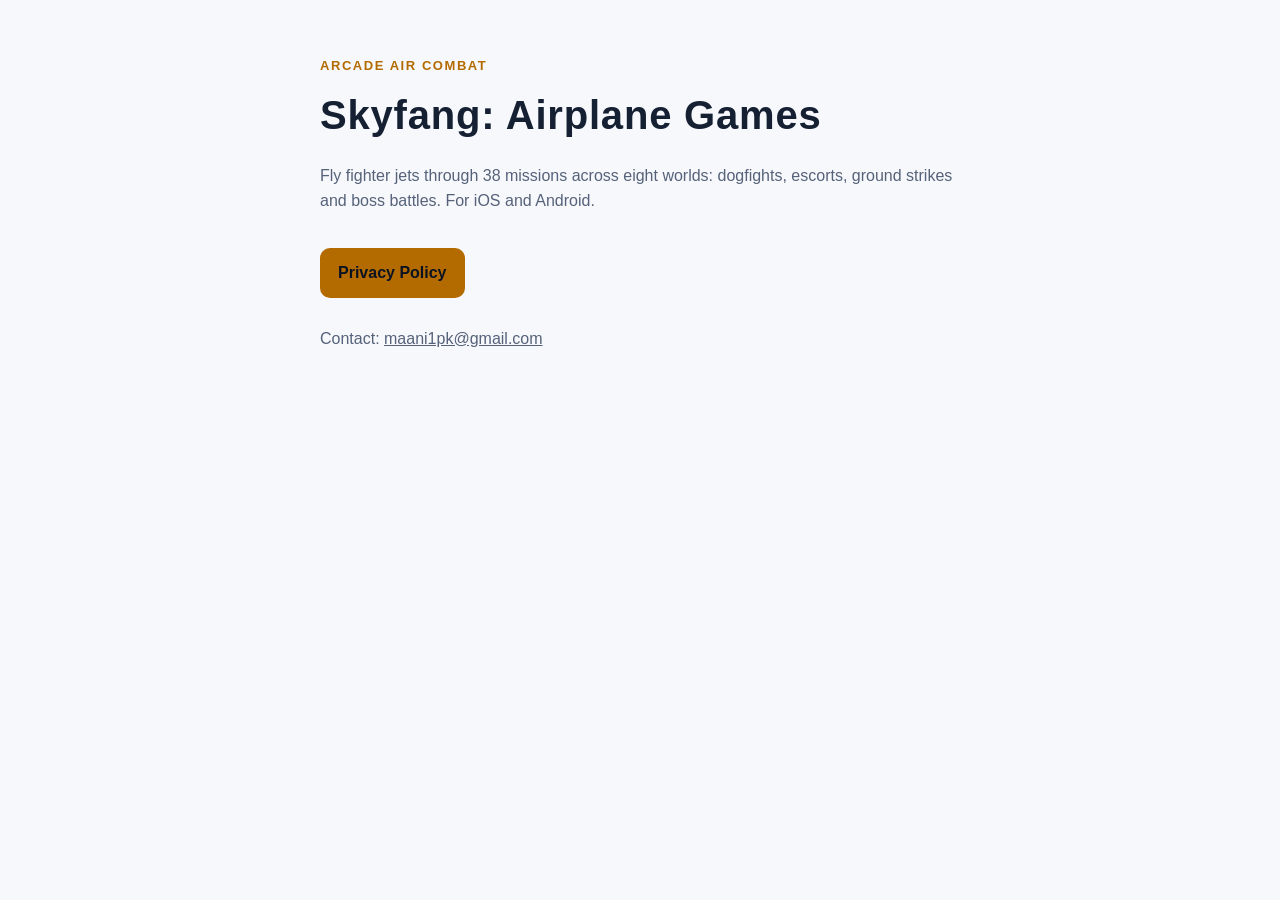
==== index.html @ 93660d7a "Add index.html" ====
<!doctype html>
<html lang="en">
<head>
<meta charset="utf-8">
<meta name="viewport" content="width=device-width, initial-scale=1">
<title>Skyfang: Airplane Games</title>
<meta name="description" content="Skyfang: Airplane Games, an arcade air-combat game for iOS and Android.">
<style>
  :root { --bg:#0b1220; --panel:#131c2e; --text:#e6edf7; --muted:#94a3b8; --accent:#f5a524; --line:#24324a; }
  @media (prefers-color-scheme: light) {
    :root { --bg:#f7f8fb; --panel:#ffffff; --text:#152033; --muted:#55627a; --accent:#b36b00; --line:#dde3ee; }
  }
  body { margin:0; background:var(--bg); color:var(--text); font:16px/1.6 -apple-system, BlinkMacSystemFont, "Segoe UI", Roboto, Helvetica, Arial, sans-serif; }
  main { max-width: 640px; margin: 0 auto; padding: 56px 16px; }
  .eyebrow { color: var(--accent); font-weight: 700; letter-spacing: .12em; font-size: 13px; text-transform: uppercase; margin: 0; }
  h1 { font-size: 40px; margin: 6px 0 10px; letter-spacing: .02em; }
  p { color: var(--muted); }
  a.button { display:inline-block; margin-top: 18px; padding: 12px 18px; border-radius: 10px; background: var(--accent); color: #0b1220; font-weight: 700; text-decoration: none; }
</style>
</head>
<body>
<main>
  <p class="eyebrow">Arcade air combat</p>
  <h1>Skyfang: Airplane Games</h1>
  <p>Fly fighter jets through 38 missions across eight worlds: dogfights, escorts, ground strikes and boss battles. For iOS and Android.</p>
  <a class="button" href="privacy-policy.html">Privacy Policy</a>
  <p style="margin-top:28px">Contact: <a href="mailto:maani1pk@gmail.com" style="color:inherit">maani1pk@gmail.com</a></p>
</main>
</body>
</html>
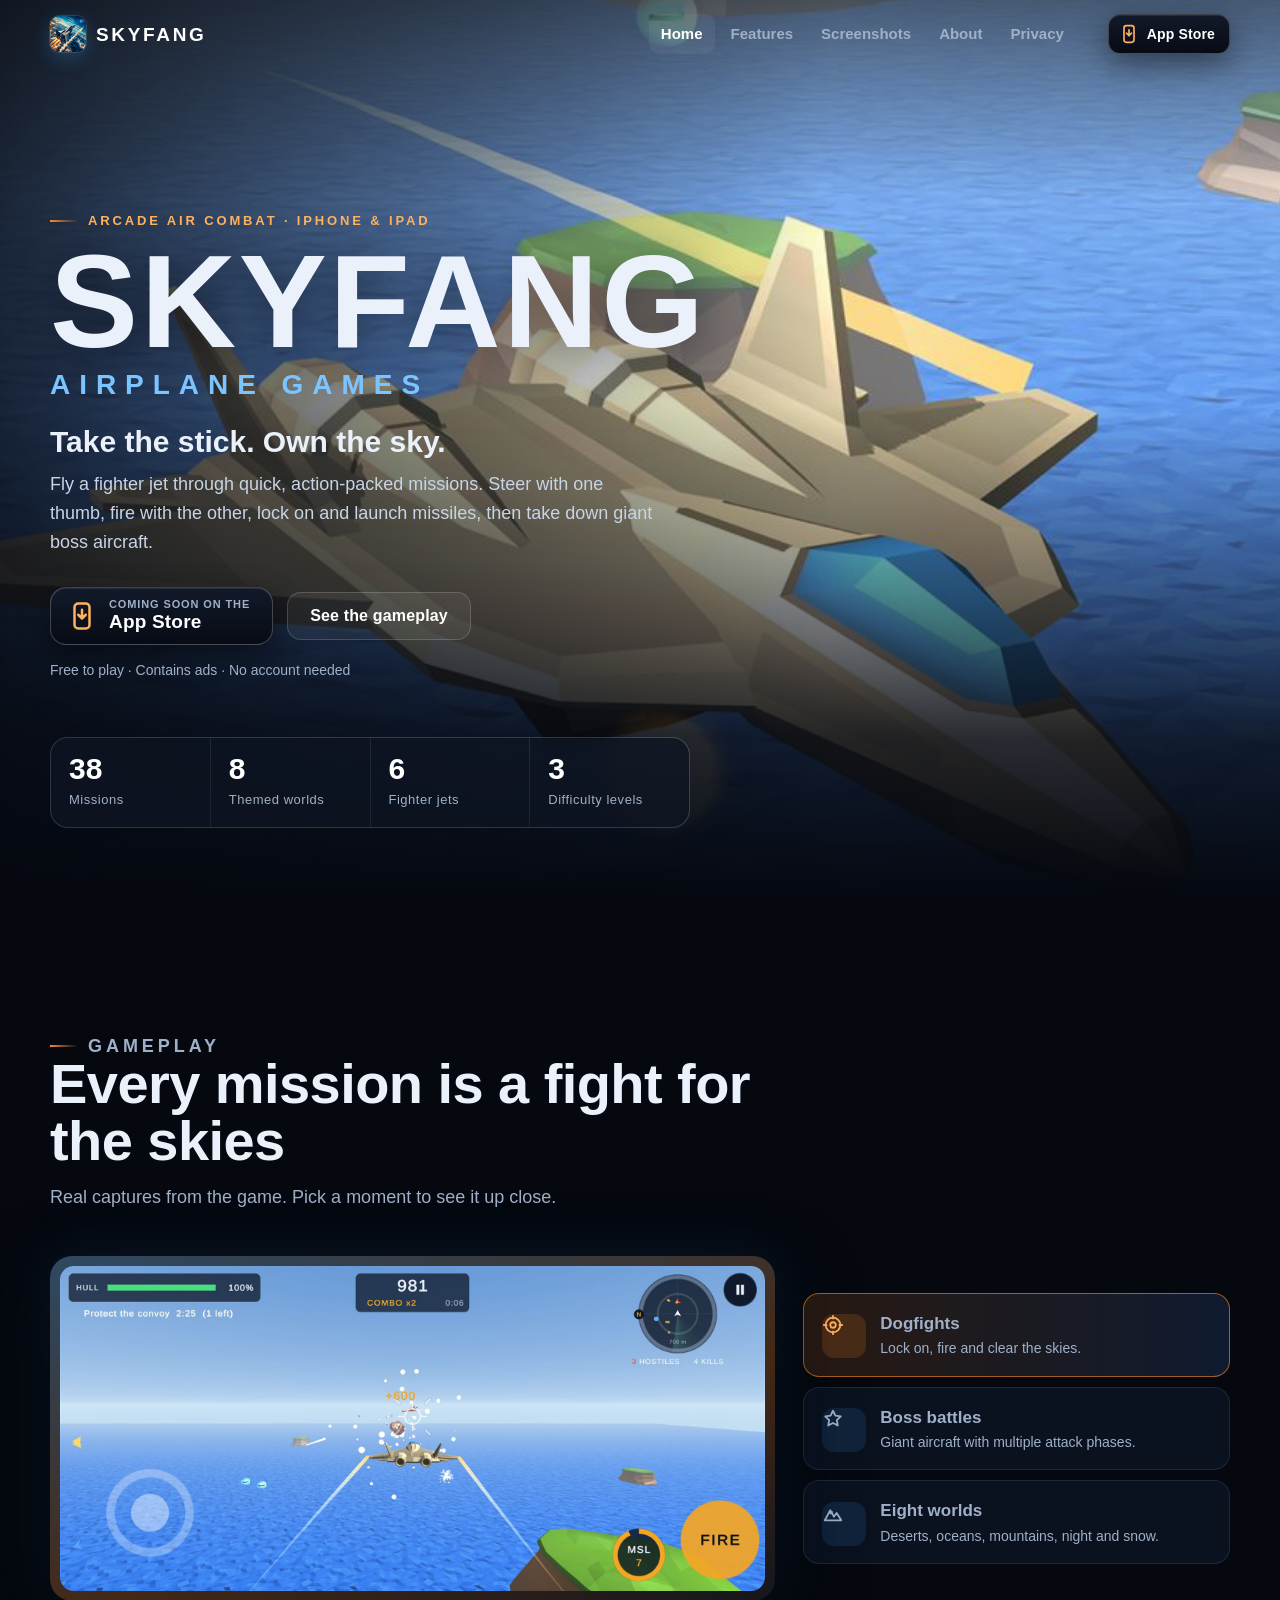
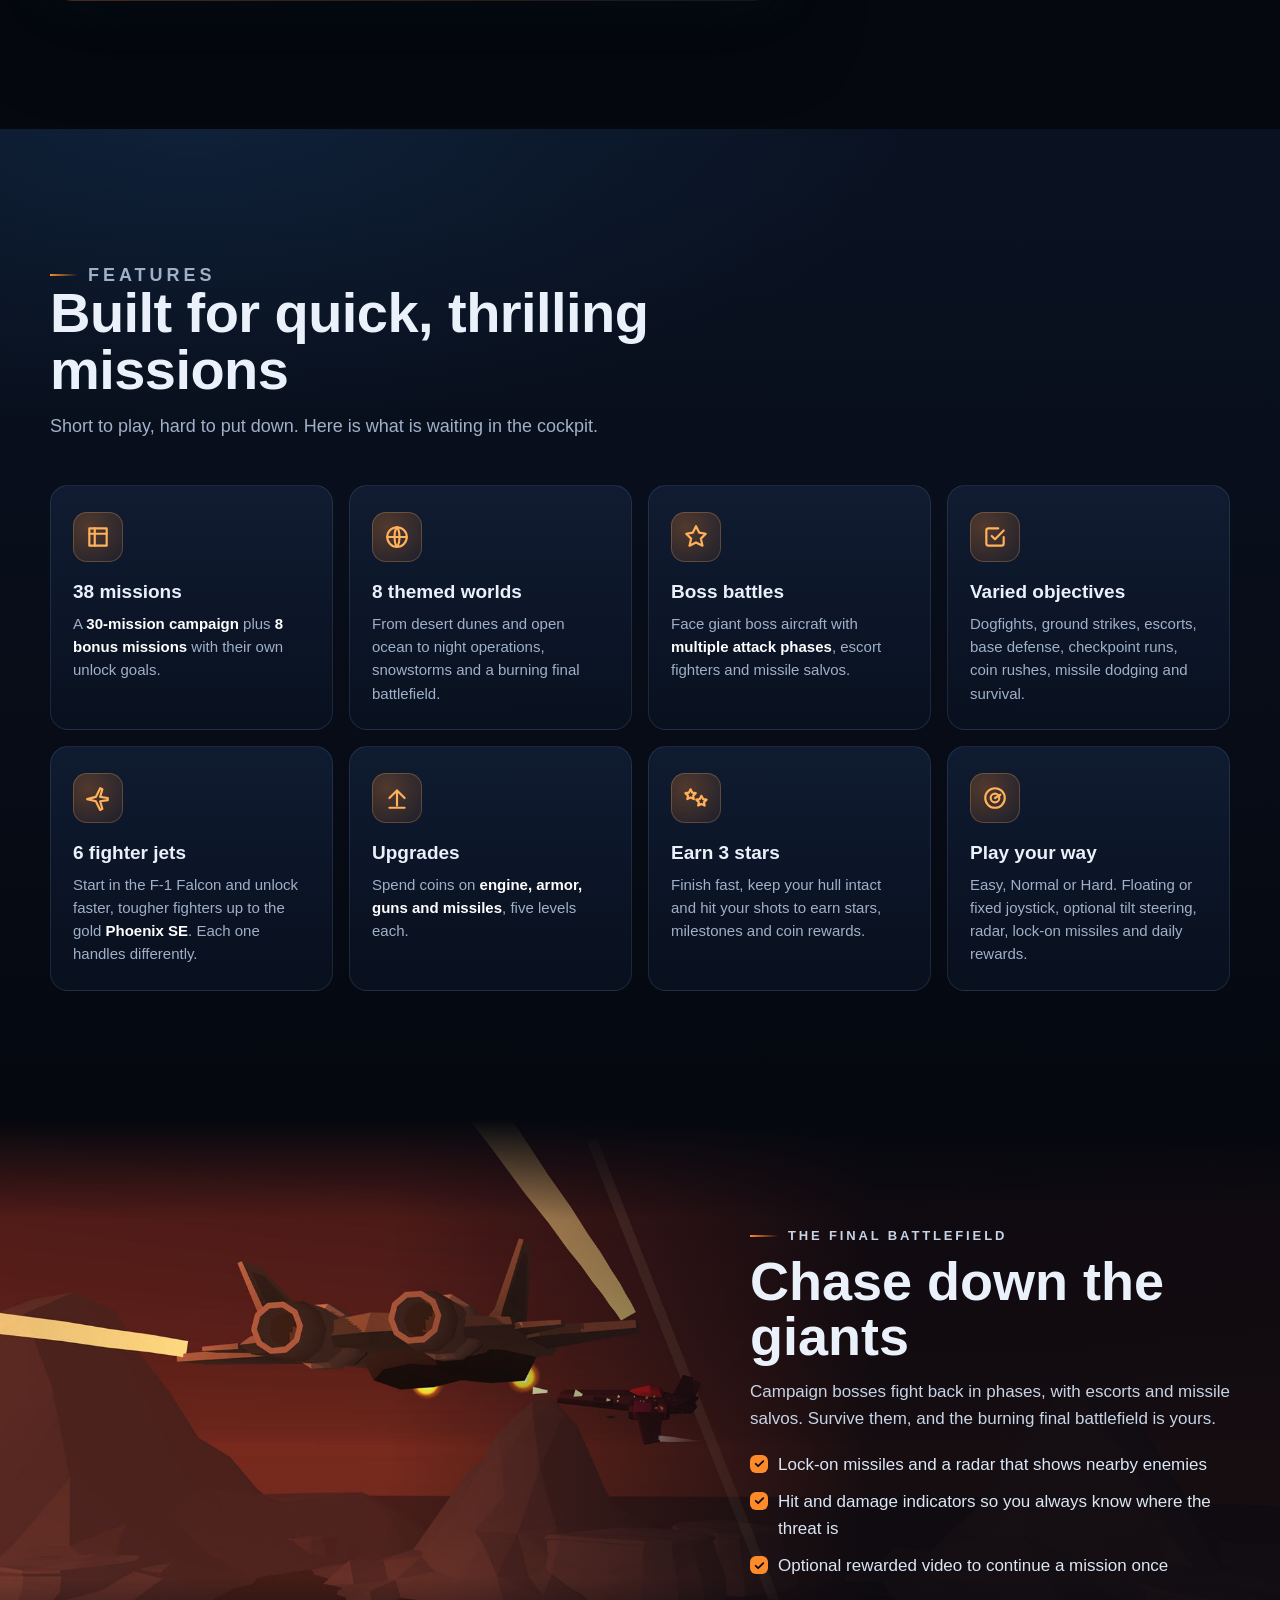
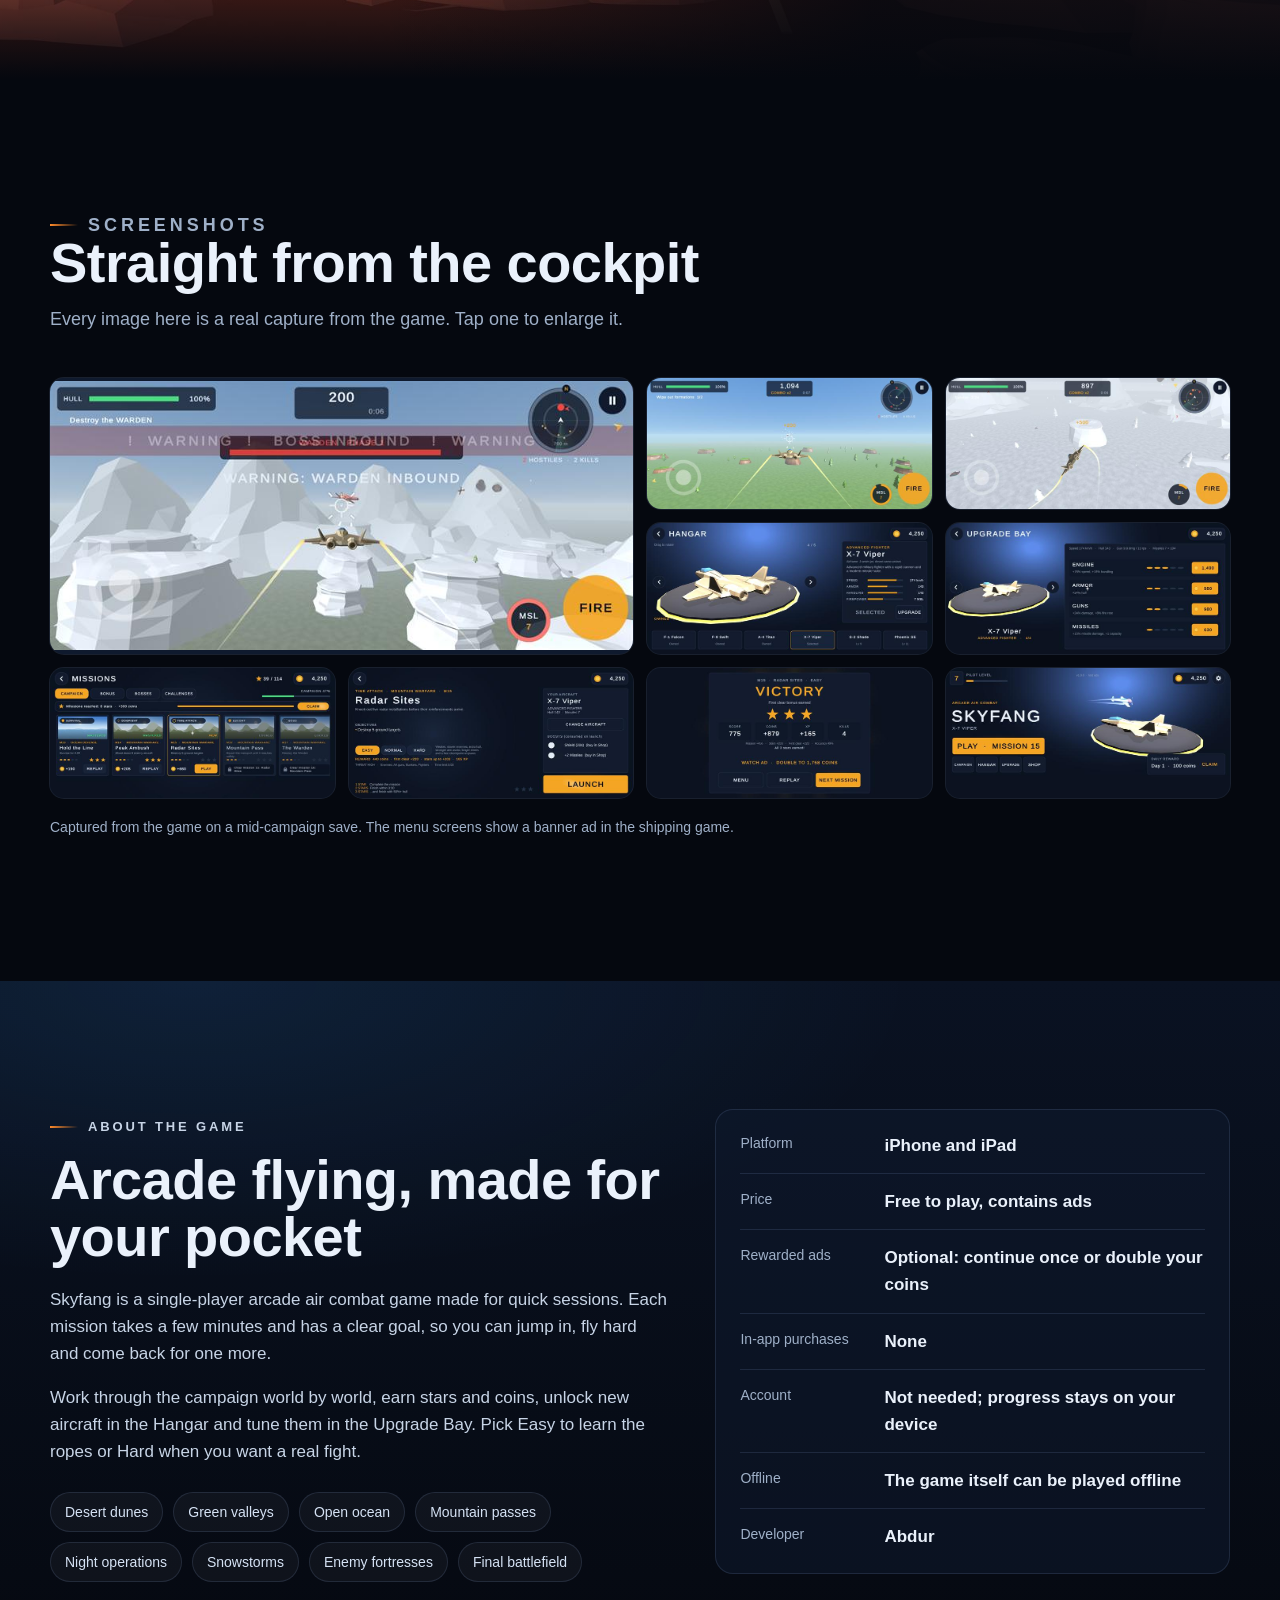
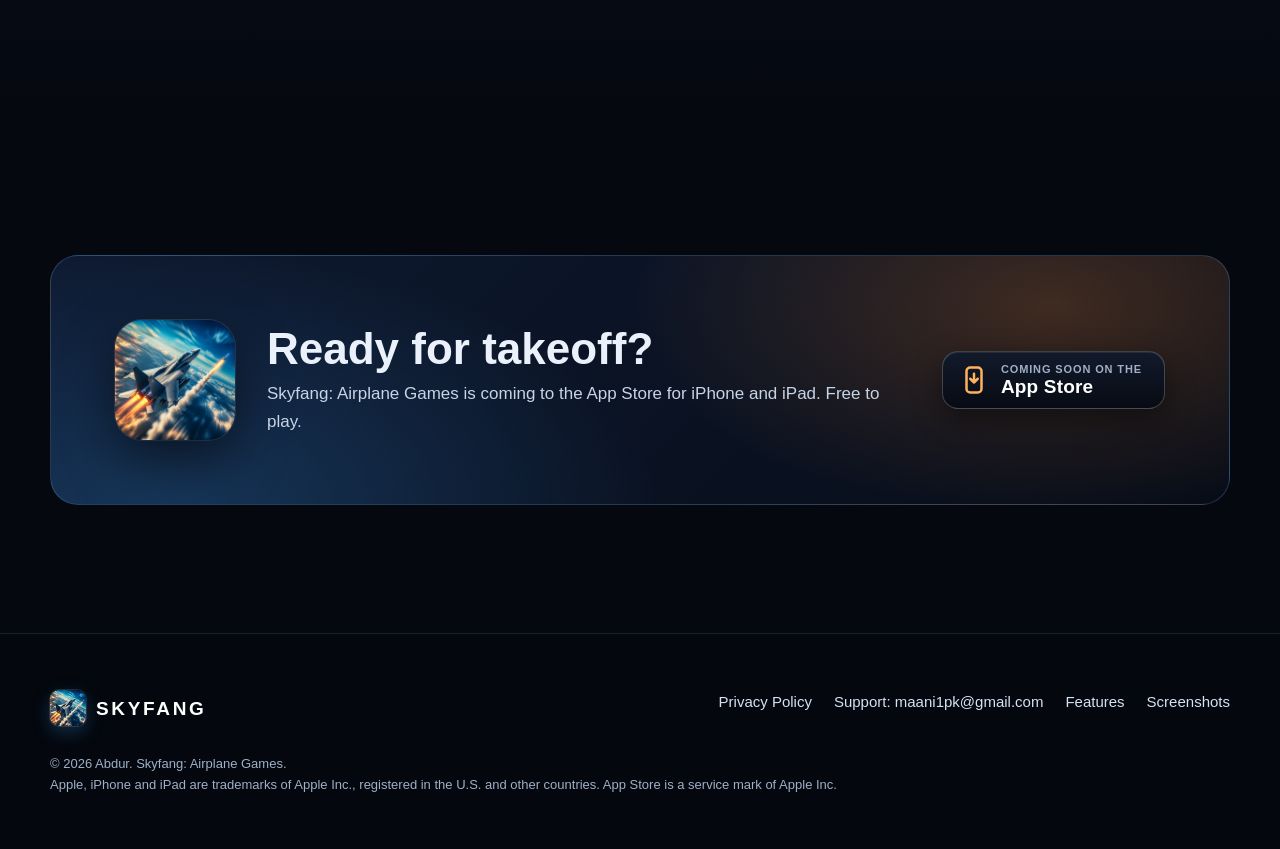
==== commit 2f7679fd: "Official website redesign: homepage, gallery, restyled privacy page (same URL, same text), SEO, site" ====
--- a/index.html
+++ b/index.html
@@ -1,30 +1,279 @@
 <!doctype html>
-<html lang="en">
+<html lang="en" class="no-js">
 <head>
 <meta charset="utf-8">
-<meta name="viewport" content="width=device-width, initial-scale=1">
+<meta name="viewport" content="width=device-width, initial-scale=1, viewport-fit=cover">
 <title>Skyfang: Airplane Games</title>
-<meta name="description" content="Skyfang: Airplane Games, an arcade air-combat game for iOS and Android.">
-<style>
-  :root { --bg:#0b1220; --panel:#131c2e; --text:#e6edf7; --muted:#94a3b8; --accent:#f5a524; --line:#24324a; }
-  @media (prefers-color-scheme: light) {
-    :root { --bg:#f7f8fb; --panel:#ffffff; --text:#152033; --muted:#55627a; --accent:#b36b00; --line:#dde3ee; }
-  }
-  body { margin:0; background:var(--bg); color:var(--text); font:16px/1.6 -apple-system, BlinkMacSystemFont, "Segoe UI", Roboto, Helvetica, Arial, sans-serif; }
-  main { max-width: 640px; margin: 0 auto; padding: 56px 16px; }
-  .eyebrow { color: var(--accent); font-weight: 700; letter-spacing: .12em; font-size: 13px; text-transform: uppercase; margin: 0; }
-  h1 { font-size: 40px; margin: 6px 0 10px; letter-spacing: .02em; }
-  p { color: var(--muted); }
-  a.button { display:inline-block; margin-top: 18px; padding: 12px 18px; border-radius: 10px; background: var(--accent); color: #0b1220; font-weight: 700; text-decoration: none; }
-</style>
+<meta name="description" content="Skyfang is an arcade air combat game for iPhone and iPad. Fly 38 missions across 8 worlds, beat multi-phase boss aircraft, unlock 6 fighter jets and upgrade them. Free to play.">
+<link rel="canonical" href="https://maani1pk.github.io/skyfang/">
+<meta name="theme-color" content="#05080f">
+<meta name="color-scheme" content="dark">
+<link rel="icon" type="image/png" sizes="32x32" href="assets/img/icon-32.png">
+<link rel="icon" type="image/png" sizes="64x64" href="assets/img/icon-64.png">
+<link rel="apple-touch-icon" href="assets/img/icon-180.png">
+
+<meta property="og:type" content="website">
+<meta property="og:site_name" content="Skyfang: Airplane Games">
+<meta property="og:title" content="Skyfang: Airplane Games">
+<meta property="og:description" content="Arcade air combat for iPhone and iPad: 38 missions, 8 worlds, boss battles, 6 fighter jets to unlock and upgrade.">
+<meta property="og:url" content="https://maani1pk.github.io/skyfang/">
+<meta property="og:image" content="https://maani1pk.github.io/skyfang/assets/img/og-1200x630.jpg">
+<meta property="og:image:width" content="1200">
+<meta property="og:image:height" content="630">
+<meta property="og:image:alt" content="A Skyfang fighter jet firing over the ocean">
+<meta name="twitter:card" content="summary_large_image">
+<meta name="twitter:title" content="Skyfang: Airplane Games">
+<meta name="twitter:description" content="Arcade air combat for iPhone and iPad: 38 missions, 8 worlds, boss battles, 6 fighter jets to unlock and upgrade.">
+<meta name="twitter:image" content="https://maani1pk.github.io/skyfang/assets/img/og-1200x630.jpg">
+
+<link rel="stylesheet" href="assets/site.css">
+<script type="application/ld+json">
+{
+  "@context": "https://schema.org",
+  "@type": "VideoGame",
+  "name": "Skyfang: Airplane Games",
+  "url": "https://maani1pk.github.io/skyfang/",
+  "image": "https://maani1pk.github.io/skyfang/assets/img/og-1200x630.jpg",
+  "description": "Arcade air combat game with 38 missions across 8 worlds, boss battles, 6 unlockable fighter jets and upgrades.",
+  "genre": ["Action", "Arcade", "Flight combat"],
+  "gamePlatform": ["iPhone", "iPad"],
+  "playMode": "SinglePlayer",
+  "author": { "@type": "Person", "name": "Abdur" }
+}
+</script>
+<script src="assets/site.js" defer></script>
 </head>
-<body>
-<main>
-  <p class="eyebrow">Arcade air combat</p>
-  <h1>Skyfang: Airplane Games</h1>
-  <p>Fly fighter jets through 38 missions across eight worlds: dogfights, escorts, ground strikes and boss battles. For iOS and Android.</p>
-  <a class="button" href="privacy-policy.html">Privacy Policy</a>
-  <p style="margin-top:28px">Contact: <a href="mailto:maani1pk@gmail.com" style="color:inherit">maani1pk@gmail.com</a></p>
+<body id="top">
+<a class="skip" href="#main">Skip to content</a>
+
+<header class="nav">
+  <div class="wrap nav__bar">
+    <a class="brand" href="#top" aria-label="Skyfang home"><img src="assets/img/icon-64.png" width="36" height="36" alt="">Skyfang</a>
+    <button class="nav__toggle" type="button" aria-expanded="false" aria-controls="nav-links" aria-label="Menu"><span></span></button>
+    <ul class="nav__links" id="nav-links">
+      <li><a href="#top" aria-current="page">Home</a></li>
+      <li><a href="#features">Features</a></li>
+      <li><a href="#screenshots">Screenshots</a></li>
+      <li><a href="#about">About</a></li>
+      <li><a href="privacy-policy.html">Privacy</a></li>
+    </ul>
+    <a class="store store--sm nav__cta" href="#download" data-store><svg viewBox="0 0 24 24" fill="none" stroke="currentColor" stroke-width="2" stroke-linecap="round" stroke-linejoin="round" aria-hidden="true"><rect x="6" y="2" width="12" height="20" rx="3"/><path d="M12 7v7m-3-3l3 3 3-3"/></svg><span><small>Coming soon on the</small><strong>App Store</strong></span></a>
+  </div>
+</header>
+
+<main id="main">
+  <!-- Hero -->
+  <section class="hero" aria-labelledby="hero-title">
+    <div class="hero__media">
+      <picture>
+        <source media="(max-aspect-ratio: 1/1)" srcset="assets/img/hero-portrait-900.jpg" width="900" height="1200">
+        <img src="assets/img/hero-2400.jpg" srcset="assets/img/hero-1200.jpg 1200w, assets/img/hero-2400.jpg 2400w" sizes="100vw" width="2400" height="1029" alt="A Skyfang fighter jet firing its guns low over the ocean, with islands in the distance" fetchpriority="high">
+      </picture>
+    </div>
+    <div class="wrap">
+      <div class="hero__content">
+        <p class="eyebrow">Arcade air combat · iPhone &amp; iPad</p>
+        <h1 id="hero-title">Skyfang<span>Airplane Games</span></h1>
+        <p class="hero__tagline">Take the stick. Own the sky.</p>
+        <p class="hero__lead">Fly a fighter jet through quick, action-packed missions. Steer with one thumb, fire with the other, lock on and launch missiles, then take down giant boss aircraft.</p>
+        <div class="hero__actions">
+          <a class="store" href="#download" data-store><svg viewBox="0 0 24 24" fill="none" stroke="currentColor" stroke-width="2" stroke-linecap="round" stroke-linejoin="round" aria-hidden="true"><rect x="6" y="2" width="12" height="20" rx="3"/><path d="M12 7v7m-3-3l3 3 3-3"/></svg><span><small>Coming soon on the</small><strong>App Store</strong></span></a>
+          <a class="btn btn--ghost" href="#gameplay">See the gameplay</a>
+        </div>
+        <p class="hero__note">Free to play · Contains ads · No account needed</p>
+        <div class="stats" role="list">
+          <div role="listitem"><b>38</b><span>Missions</span></div>
+          <div role="listitem"><b>8</b><span>Themed worlds</span></div>
+          <div role="listitem"><b>6</b><span>Fighter jets</span></div>
+          <div role="listitem"><b>3</b><span>Difficulty levels</span></div>
+        </div>
+      </div>
+    </div>
+  </section>
+
+  <!-- Gameplay showcase -->
+  <section class="section" id="gameplay" aria-labelledby="gameplay-title">
+    <div class="wrap">
+      <div class="head reveal">
+        <p class="eyebrow">Gameplay</p>
+        <h2 id="gameplay-title">Every mission is a fight for the skies</h2>
+        <p>Real captures from the game. Pick a moment to see it up close.</p>
+      </div>
+      <div class="showcase reveal">
+        <div class="frame">
+          <img id="showcase-img" src="assets/img/play-ocean-defense-0-1920.jpg" srcset="assets/img/play-ocean-defense-0-720.jpg 720w, assets/img/play-ocean-defense-0-1920.jpg 1920w" sizes="(max-width: 1080px) 100vw, 760px" width="1920" height="884" alt="Harbor Defense mission: an enemy jet explodes over the ocean, with the radar, joystick and fire buttons on screen" loading="lazy">
+        </div>
+        <div class="tabs" role="tablist" aria-label="Gameplay moments">
+          <button class="tab" role="tab" aria-selected="true" aria-controls="showcase-img" data-show="assets/img/play-ocean-defense-0-1920.jpg" data-show-set="assets/img/play-ocean-defense-0-720.jpg 720w, assets/img/play-ocean-defense-0-1920.jpg 1920w" data-alt="Harbor Defense mission: an enemy jet explodes over the ocean, with the radar, joystick and fire buttons on screen">
+            <span class="tab__icon"><svg viewBox="0 0 24 24" fill="none" stroke="currentColor" stroke-width="2" stroke-linecap="round" stroke-linejoin="round" aria-hidden="true"><circle cx="12" cy="12" r="8"/><circle cx="12" cy="12" r="3"/><path d="M12 2v3M12 19v3M2 12h3M19 12h3"/></svg></span>
+            <span><strong>Dogfights</strong><span>Lock on, fire and clear the skies.</span></span>
+          </button>
+          <button class="tab" role="tab" aria-selected="false" tabindex="-1" aria-controls="showcase-img" data-show="assets/img/play-boss-overlord-1-1920.jpg" data-show-set="assets/img/play-boss-overlord-1-720.jpg 720w, assets/img/play-boss-overlord-1-1920.jpg 1920w" data-alt="Boss battle against the Overlord, with its health bar at the top of the screen">
+            <span class="tab__icon"><svg viewBox="0 0 24 24" fill="none" stroke="currentColor" stroke-width="2" stroke-linecap="round" stroke-linejoin="round" aria-hidden="true"><path d="M12 3l2.6 5.3 5.9.9-4.3 4.1 1 5.8L12 16.4 6.8 19.1l1-5.8L3.5 9.2l5.9-.9z"/></svg></span>
+            <span><strong>Boss battles</strong><span>Giant aircraft with multiple attack phases.</span></span>
+          </button>
+          <button class="tab" role="tab" aria-selected="false" tabindex="-1" aria-controls="showcase-img" data-show="assets/img/play-dogfight-mountain-0-1920.jpg" data-show-set="assets/img/play-dogfight-mountain-0-720.jpg 720w, assets/img/play-dogfight-mountain-0-1920.jpg 1920w" data-alt="Mountain mission: chasing an enemy jet between snowy peaks">
+            <span class="tab__icon"><svg viewBox="0 0 24 24" fill="none" stroke="currentColor" stroke-width="2" stroke-linecap="round" stroke-linejoin="round" aria-hidden="true"><path d="M3 20l6-11 4 7 3-4 5 8z"/><path d="M8 11l1.5 1.5L11 11"/></svg></span>
+            <span><strong>Eight worlds</strong><span>Deserts, oceans, mountains, night and snow.</span></span>
+          </button>
+        </div>
+      </div>
+    </div>
+  </section>
+
+  <!-- Features -->
+  <section class="section section--tint" id="features" aria-labelledby="features-title">
+    <div class="wrap">
+      <div class="head reveal">
+        <p class="eyebrow">Features</p>
+        <h2 id="features-title">Built for quick, thrilling missions</h2>
+        <p>Short to play, hard to put down. Here is what is waiting in the cockpit.</p>
+      </div>
+      <div class="features">
+        <article class="card reveal">
+          <div class="card__icon"><svg viewBox="0 0 24 24" fill="none" stroke="currentColor" stroke-width="2" stroke-linecap="round" stroke-linejoin="round" aria-hidden="true"><path d="M4 4h16v16H4z"/><path d="M4 9h16M9 4v16"/></svg></div>
+          <h3>38 missions</h3>
+          <p>A <b>30-mission campaign</b> plus <b>8 bonus missions</b> with their own unlock goals.</p>
+        </article>
+        <article class="card reveal">
+          <div class="card__icon"><svg viewBox="0 0 24 24" fill="none" stroke="currentColor" stroke-width="2" stroke-linecap="round" stroke-linejoin="round" aria-hidden="true"><circle cx="12" cy="12" r="9"/><path d="M3 12h18M12 3c3 3.5 3 14.5 0 18M12 3c-3 3.5-3 14.5 0 18"/></svg></div>
+          <h3>8 themed worlds</h3>
+          <p>From desert dunes and open ocean to night operations, snowstorms and a burning final battlefield.</p>
+        </article>
+        <article class="card reveal">
+          <div class="card__icon"><svg viewBox="0 0 24 24" fill="none" stroke="currentColor" stroke-width="2" stroke-linecap="round" stroke-linejoin="round" aria-hidden="true"><path d="M12 2l3 6 6 1-4.5 4.5L18 20l-6-3-6 3 1.5-6.5L3 9l6-1z"/></svg></div>
+          <h3>Boss battles</h3>
+          <p>Face giant boss aircraft with <b>multiple attack phases</b>, escort fighters and missile salvos.</p>
+        </article>
+        <article class="card reveal">
+          <div class="card__icon"><svg viewBox="0 0 24 24" fill="none" stroke="currentColor" stroke-width="2" stroke-linecap="round" stroke-linejoin="round" aria-hidden="true"><path d="M9 11l3 3 8-8"/><path d="M20 12v6a2 2 0 0 1-2 2H6a2 2 0 0 1-2-2V6a2 2 0 0 1 2-2h9"/></svg></div>
+          <h3>Varied objectives</h3>
+          <p>Dogfights, ground strikes, escorts, base defense, checkpoint runs, coin rushes, missile dodging and survival.</p>
+        </article>
+        <article class="card reveal">
+          <div class="card__icon"><svg viewBox="0 0 24 24" fill="none" stroke="currentColor" stroke-width="2" stroke-linecap="round" stroke-linejoin="round" aria-hidden="true"><path d="M2 13l8-2 4-8 2 1-2 7 7 1v2l-7 1 2 7-2 1-4-8-8-2z"/></svg></div>
+          <h3>6 fighter jets</h3>
+          <p>Start in the F-1 Falcon and unlock faster, tougher fighters up to the gold <b>Phoenix SE</b>. Each one handles differently.</p>
+        </article>
+        <article class="card reveal">
+          <div class="card__icon"><svg viewBox="0 0 24 24" fill="none" stroke="currentColor" stroke-width="2" stroke-linecap="round" stroke-linejoin="round" aria-hidden="true"><path d="M12 19V5M5 12l7-7 7 7"/><path d="M5 21h14"/></svg></div>
+          <h3>Upgrades</h3>
+          <p>Spend coins on <b>engine, armor, guns and missiles</b>, five levels each.</p>
+        </article>
+        <article class="card reveal">
+          <div class="card__icon"><svg viewBox="0 0 24 24" fill="none" stroke="currentColor" stroke-width="2" stroke-linecap="round" stroke-linejoin="round" aria-hidden="true"><path d="M7 4l1.5 3 3.3.5-2.4 2.3.6 3.2L7 11.5 4 13l.6-3.2-2.4-2.3L5.5 7z"/><path d="M17 10l1.5 3 3.3.5-2.4 2.3.6 3.2-3-1.5-3 1.5.6-3.2-2.4-2.3 3.3-.5z"/></svg></div>
+          <h3>Earn 3 stars</h3>
+          <p>Finish fast, keep your hull intact and hit your shots to earn stars, milestones and coin rewards.</p>
+        </article>
+        <article class="card reveal">
+          <div class="card__icon"><svg viewBox="0 0 24 24" fill="none" stroke="currentColor" stroke-width="2" stroke-linecap="round" stroke-linejoin="round" aria-hidden="true"><circle cx="12" cy="12" r="9"/><path d="M12 12l5-3"/><circle cx="12" cy="12" r="4"/></svg></div>
+          <h3>Play your way</h3>
+          <p>Easy, Normal or Hard. Floating or fixed joystick, optional tilt steering, radar, lock-on missiles and daily rewards.</p>
+        </article>
+      </div>
+    </div>
+  </section>
+
+  <!-- Boss band -->
+  <section class="band" aria-labelledby="boss-title">
+    <div class="band__media">
+      <img src="assets/img/boss-2000.jpg" srcset="assets/img/boss-1000.jpg 1000w, assets/img/boss-2000.jpg 2000w" sizes="100vw" width="2000" height="857" alt="A Skyfang jet chasing a red enemy aircraft over a volcanic landscape" loading="lazy">
+    </div>
+    <div class="wrap">
+      <div class="band__content reveal">
+        <p class="eyebrow">The final battlefield</p>
+        <h2 id="boss-title">Chase down the giants</h2>
+        <p>Campaign bosses fight back in phases, with escorts and missile salvos. Survive them, and the burning final battlefield is yours.</p>
+        <ul class="checks">
+          <li>Lock-on missiles and a radar that shows nearby enemies</li>
+          <li>Hit and damage indicators so you always know where the threat is</li>
+          <li>Optional rewarded video to continue a mission once</li>
+        </ul>
+      </div>
+    </div>
+  </section>
+
+  <!-- Screenshots -->
+  <section class="section" id="screenshots" aria-labelledby="shots-title">
+    <div class="wrap">
+      <div class="head reveal">
+        <p class="eyebrow">Screenshots</p>
+        <h2 id="shots-title">Straight from the cockpit</h2>
+        <p>Every image here is a real capture from the game. Tap one to enlarge it.</p>
+      </div>
+      <div class="gallery reveal">
+        <button class="shot shot--wide" type="button" data-full="assets/img/play-boss-warden-0-1920.jpg" data-caption="Boss battle: The Warden"><img src="assets/img/play-boss-warden-0-720.jpg" width="720" height="331" alt="Boss battle against The Warden" loading="lazy"></button>
+        <button class="shot" type="button" data-full="assets/img/play-dogfight-valley-0-1920.jpg" data-caption="Dogfight in the valley"><img src="assets/img/play-dogfight-valley-0-720.jpg" width="720" height="331" alt="Dogfight over a green valley" loading="lazy"></button>
+        <button class="shot" type="button" data-full="assets/img/play-snow-survival-0-1920.jpg" data-caption="Snowstorm survival"><img src="assets/img/play-snow-survival-0-720.jpg" width="720" height="331" alt="Survival mission in a snowstorm" loading="lazy"></button>
+        <button class="shot" type="button" data-full="assets/img/screen-hangar-1920.jpg" data-caption="Hangar: choose your fighter"><img src="assets/img/screen-hangar-720.jpg" width="720" height="331" alt="Hangar screen showing a fighter jet on a lit platform" loading="lazy"></button>
+        <button class="shot" type="button" data-full="assets/img/screen-upgrade-1920.jpg" data-caption="Upgrade Bay: engine, armor, guns, missiles"><img src="assets/img/screen-upgrade-720.jpg" width="720" height="331" alt="Upgrade Bay screen with engine, armor, guns and missile upgrades" loading="lazy"></button>
+        <button class="shot" type="button" data-full="assets/img/screen-missions-campaign-1920.jpg" data-caption="Campaign missions and stars"><img src="assets/img/screen-missions-campaign-720.jpg" width="720" height="331" alt="Missions screen showing campaign missions with stars" loading="lazy"></button>
+        <button class="shot" type="button" data-full="assets/img/screen-briefing-1920.jpg" data-caption="Briefing with Easy, Normal and Hard"><img src="assets/img/screen-briefing-720.jpg" width="720" height="331" alt="Mission briefing with difficulty selection" loading="lazy"></button>
+        <button class="shot" type="button" data-full="assets/img/screen-victory-1920.jpg" data-caption="Victory: 3 stars earned"><img src="assets/img/screen-victory-720.jpg" width="720" height="331" alt="Victory screen with three stars" loading="lazy"></button>
+        <button class="shot" type="button" data-full="assets/img/menu-main-1920.jpg" data-caption="Main menu"><img src="assets/img/menu-main-720.jpg" width="720" height="331" alt="Skyfang main menu" loading="lazy"></button>      </div>
+      <p class="gallery__note">Captured from the game on a mid-campaign save. The menu screens show a banner ad in the shipping game.</p>
+    </div>
+  </section>
+
+  <!-- About -->
+  <section class="section section--tint" id="about" aria-labelledby="about-title">
+    <div class="wrap about">
+      <div class="reveal">
+        <p class="eyebrow">About the game</p>
+        <h2 class="about__title" id="about-title">Arcade flying, made for your pocket</h2>
+        <p>Skyfang is a single-player arcade air combat game made for quick sessions. Each mission takes a few minutes and has a clear goal, so you can jump in, fly hard and come back for one more.</p>
+        <p>Work through the campaign world by world, earn stars and coins, unlock new aircraft in the Hangar and tune them in the Upgrade Bay. Pick Easy to learn the ropes or Hard when you want a real fight.</p>
+        <ul class="worlds" aria-label="Worlds">
+          <li>Desert dunes</li><li>Green valleys</li><li>Open ocean</li><li>Mountain passes</li><li>Night operations</li><li>Snowstorms</li><li>Enemy fortresses</li><li>Final battlefield</li>
+        </ul>
+      </div>
+      <dl class="facts reveal">
+        <div><dt>Platform</dt><dd>iPhone and iPad</dd></div>
+        <div><dt>Price</dt><dd>Free to play, contains ads</dd></div>
+        <div><dt>Rewarded ads</dt><dd>Optional: continue once or double your coins</dd></div>
+        <div><dt>In-app purchases</dt><dd>None</dd></div>
+        <div><dt>Account</dt><dd>Not needed; progress stays on your device</dd></div>
+        <div><dt>Offline</dt><dd>The game itself can be played offline</dd></div>
+        <div><dt>Developer</dt><dd>Abdur</dd></div>
+      </dl>
+    </div>
+  </section>
+
+  <!-- Download -->
+  <section class="section" id="download" aria-labelledby="download-title">
+    <div class="wrap">
+      <div class="download reveal">
+        <img src="assets/img/icon-512.jpg" width="120" height="120" alt="Skyfang app icon" loading="lazy">
+        <div>
+          <h2 id="download-title">Ready for takeoff?</h2>
+          <p>Skyfang: Airplane Games is coming to the App Store for iPhone and iPad. Free to play.</p>
+        </div>
+        <a class="store" href="#download" data-store><svg viewBox="0 0 24 24" fill="none" stroke="currentColor" stroke-width="2" stroke-linecap="round" stroke-linejoin="round" aria-hidden="true"><rect x="6" y="2" width="12" height="20" rx="3"/><path d="M12 7v7m-3-3l3 3 3-3"/></svg><span><small>Coming soon on the</small><strong>App Store</strong></span></a>
+      </div>
+    </div>
+  </section>
 </main>
+
+<footer class="footer">
+  <div class="wrap">
+    <div class="footer__top">
+      <a class="brand" href="#top"><img src="assets/img/icon-64.png" width="36" height="36" alt="">Skyfang</a>
+      <ul class="footer__links">
+        <li><a href="privacy-policy.html">Privacy Policy</a></li>
+        <li><a href="mailto:maani1pk@gmail.com">Support: maani1pk@gmail.com</a></li>
+        <li><a href="#features">Features</a></li>
+        <li><a href="#screenshots">Screenshots</a></li>
+      </ul>
+    </div>
+    <p class="footer__legal">© 2026 Abdur. Skyfang: Airplane Games.<br>Apple, iPhone and iPad are trademarks of Apple Inc., registered in the U.S. and other countries. App Store is a service mark of Apple Inc.</p>
+  </div>
+</footer>
+
+<dialog class="lightbox" id="lightbox" aria-label="Screenshot viewer">
+  <button class="lb-btn lb-close" type="button" aria-label="Close"><svg viewBox="0 0 24 24" fill="none" stroke="currentColor" stroke-width="2.2" stroke-linecap="round" aria-hidden="true"><path d="M6 6l12 12M18 6L6 18"/></svg></button>
+  <button class="lb-btn lb-prev" type="button" aria-label="Previous screenshot"><svg viewBox="0 0 24 24" fill="none" stroke="currentColor" stroke-width="2.2" stroke-linecap="round" stroke-linejoin="round" aria-hidden="true"><path d="M15 5l-7 7 7 7"/></svg></button>
+  <button class="lb-btn lb-next" type="button" aria-label="Next screenshot"><svg viewBox="0 0 24 24" fill="none" stroke="currentColor" stroke-width="2.2" stroke-linecap="round" stroke-linejoin="round" aria-hidden="true"><path d="M9 5l7 7-7 7"/></svg></button>
+  <figure><img alt=""><figcaption></figcaption></figure>
+</dialog>
 </body>
 </html>
--- a/assets/site.css
+++ b/assets/site.css
@@ -0,0 +1,317 @@
+/* Skyfang: Airplane Games - official site. Plain CSS, no build step. */
+:root {
+  --ink: #05080f;
+  --navy: #0a1222;
+  --panel: #0f1a2e;
+  --panel-2: #13213a;
+  --line: rgba(148, 178, 230, 0.14);
+  --text: #eaf1fb;
+  --muted: #9fb0c8;
+  --blue: #3ba4ff;
+  --blue-2: #7cc4ff;
+  --orange: #ff8a2a;
+  --orange-2: #ffb15c;
+  --radius: 18px;
+  --wrap: 1180px;
+  --font: "Segoe UI Variable Display", "SF Pro Display", -apple-system, BlinkMacSystemFont, "Segoe UI", Roboto, "Helvetica Neue", Arial, sans-serif;
+  --font-text: -apple-system, BlinkMacSystemFont, "Segoe UI", Roboto, "Helvetica Neue", Arial, sans-serif;
+  color-scheme: dark;
+}
+
+*, *::before, *::after { box-sizing: border-box; }
+html { scroll-behavior: smooth; scroll-padding-top: 80px; -webkit-text-size-adjust: 100%; }
+body {
+  margin: 0;
+  background: var(--ink);
+  color: var(--text);
+  font: 17px/1.6 var(--font-text);
+  -webkit-font-smoothing: antialiased;
+  overflow-x: hidden;
+}
+img { display: block; max-width: 100%; height: auto; }
+a { color: var(--blue-2); }
+a:hover { color: #fff; }
+:focus-visible { outline: 2px solid var(--orange-2); outline-offset: 3px; border-radius: 6px; }
+
+.wrap { width: min(var(--wrap), 100% - 32px); margin-inline: auto; }
+.skip { position: absolute; left: -999px; top: 8px; z-index: 100; background: var(--orange); color: var(--ink); padding: 8px 14px; border-radius: 8px; font-weight: 700; }
+.skip:focus { left: 8px; }
+.sr-only { position: absolute; width: 1px; height: 1px; overflow: hidden; clip: rect(0 0 0 0); white-space: nowrap; }
+
+/* ---------- Navigation ---------- */
+.nav {
+  position: fixed; inset: 0 0 auto; z-index: 50;
+  transition: background .3s ease, border-color .3s ease, backdrop-filter .3s ease;
+  border-bottom: 1px solid transparent;
+}
+.nav.is-solid, .nav.is-open {
+  background: rgba(5, 8, 15, 0.82);
+  backdrop-filter: blur(14px) saturate(140%);
+  -webkit-backdrop-filter: blur(14px) saturate(140%);
+  border-color: var(--line);
+}
+.nav__bar { display: flex; align-items: center; gap: 24px; height: 68px; }
+.brand { display: flex; align-items: center; gap: 10px; color: #fff; text-decoration: none; font: 800 19px/1 var(--font); letter-spacing: .14em; text-transform: uppercase; }
+.brand img { width: 36px; height: 36px; border-radius: 9px; box-shadow: 0 0 0 1px rgba(255,255,255,.12), 0 6px 18px rgba(59,164,255,.25); }
+.nav__links { display: flex; gap: 4px; margin: 0 0 0 auto; padding: 0; list-style: none; }
+.nav__links a { display: block; padding: 8px 12px; border-radius: 10px; color: var(--muted); text-decoration: none; font-weight: 600; font-size: 15px; transition: color .2s, background .2s; }
+.nav__links a:hover, .nav__links a[aria-current="page"] { color: #fff; background: rgba(255,255,255,.06); }
+.nav__cta { margin-left: 8px; }
+.nav__toggle { display: none; margin-left: auto; width: 44px; height: 44px; border: 1px solid var(--line); border-radius: 12px; background: rgba(255,255,255,.04); color: #fff; cursor: pointer; }
+.nav__toggle span, .nav__toggle span::before, .nav__toggle span::after { display: block; width: 18px; height: 2px; margin: auto; background: currentColor; border-radius: 2px; position: relative; transition: transform .25s, opacity .25s; }
+.nav__toggle span::before, .nav__toggle span::after { content: ""; position: absolute; left: 0; }
+.nav__toggle span::before { top: -6px; } .nav__toggle span::after { top: 6px; }
+.nav.is-open .nav__toggle span { background: transparent; }
+.nav.is-open .nav__toggle span::before { transform: translateY(6px) rotate(45deg); }
+.nav.is-open .nav__toggle span::after { transform: translateY(-6px) rotate(-45deg); }
+
+/* ---------- Buttons ---------- */
+.btn {
+  display: inline-flex; align-items: center; justify-content: center; gap: 10px;
+  min-height: 48px; padding: 12px 22px; border-radius: 14px; border: 1px solid transparent;
+  font: 700 16px/1.1 var(--font); letter-spacing: .01em; text-decoration: none; cursor: pointer;
+  transition: transform .2s ease, box-shadow .2s ease, background .2s ease, border-color .2s ease, color .2s;
+}
+.btn:active { transform: translateY(1px); }
+.btn--ghost { color: #fff; background: rgba(255,255,255,.06); border-color: rgba(255,255,255,.16); }
+.btn--ghost:hover { color: #fff; background: rgba(255,255,255,.12); border-color: rgba(255,255,255,.3); }
+.btn--sm { min-height: 40px; padding: 8px 16px; font-size: 14px; border-radius: 12px; }
+
+/* App Store button (styled; switches from "coming soon" to the live link via site.js) */
+.store {
+  display: inline-flex; align-items: center; gap: 12px; min-height: 58px; padding: 10px 22px 10px 16px;
+  border-radius: 16px; color: #fff; text-decoration: none; border: 1px solid rgba(255,255,255,.22);
+  background: linear-gradient(180deg, #121a2a, #070b14);
+  box-shadow: 0 10px 30px rgba(0,0,0,.45), inset 0 1px 0 rgba(255,255,255,.08);
+  transition: transform .2s ease, box-shadow .25s ease, border-color .25s;
+}
+.store svg { width: 30px; height: 30px; flex: none; color: var(--orange-2); }
+.store small { display: block; font: 600 11px/1.2 var(--font-text); letter-spacing: .08em; text-transform: uppercase; color: var(--muted); }
+.store strong { display: block; font: 800 19px/1.15 var(--font); letter-spacing: .01em; }
+.store.is-live { border-color: rgba(255,138,42,.6); background: linear-gradient(180deg, #ff9a3d, #f06d12); box-shadow: 0 12px 34px rgba(255,122,24,.35), inset 0 1px 0 rgba(255,255,255,.35); }
+.store.is-live svg { color: #fff; }
+.store.is-live small { color: rgba(255,255,255,.85); }
+.store.is-live:hover { transform: translateY(-2px); box-shadow: 0 16px 40px rgba(255,122,24,.45), inset 0 1px 0 rgba(255,255,255,.35); color: #fff; }
+.store.is-soon { cursor: default; }
+.store.is-soon:hover { color: #fff; }
+.store--sm { min-height: 40px; padding: 6px 14px 6px 10px; border-radius: 12px; gap: 8px; }
+.store--sm svg { width: 20px; height: 20px; }
+.store--sm small { display: none; }
+.store--sm strong { font-size: 14px; }
+
+/* ---------- Hero ---------- */
+.hero { position: relative; min-height: min(100svh, 980px); display: grid; align-items: end; isolation: isolate; overflow: hidden; }
+.hero__media { position: absolute; inset: 0; z-index: -2; }
+.hero__media picture { display: block; height: 100%; }
+.hero__media img { width: 100%; height: 100%; object-fit: cover; object-position: 28% 45%; transform: scale(1.04); animation: drift 22s ease-in-out infinite alternate; }
+.hero::before {
+  content: ""; position: absolute; inset: 0; z-index: -1;
+  background:
+    linear-gradient(180deg, rgba(5,8,15,.55) 0%, rgba(5,8,15,0) 22%, rgba(5,8,15,0) 45%, rgba(5,8,15,.86) 82%, var(--ink) 100%),
+    linear-gradient(90deg, rgba(5,8,15,.82) 0%, rgba(5,8,15,.35) 40%, rgba(5,8,15,0) 65%);
+}
+.hero__content { padding: 140px 0 72px; max-width: 640px; }
+.eyebrow { display: inline-flex; align-items: center; gap: 10px; margin: 0 0 18px; color: var(--orange-2); font: 700 13px/1 var(--font-text); letter-spacing: .22em; text-transform: uppercase; }
+.eyebrow::before { content: ""; width: 28px; height: 2px; background: linear-gradient(90deg, var(--orange), transparent); }
+.hero h1 { margin: 0; font: 900 clamp(56px, 11vw, 132px)/.86 var(--font); letter-spacing: .02em; text-transform: uppercase; text-shadow: 0 6px 40px rgba(0,0,0,.45); }
+.hero h1 span { display: block; margin-top: 14px; font-size: clamp(18px, 2.6vw, 28px); font-weight: 700; letter-spacing: .32em; color: var(--blue-2); text-shadow: none; }
+.hero__tagline { margin: 26px 0 10px; font: 700 clamp(22px, 3vw, 30px)/1.25 var(--font); }
+.hero__lead { margin: 0 0 30px; color: #c7d4e6; font-size: 18px; max-width: 34em; }
+.hero__actions { display: flex; flex-wrap: wrap; gap: 14px; align-items: center; }
+.hero__note { margin: 14px 0 0; font-size: 14px; color: var(--muted); }
+.stats { display: grid; grid-template-columns: repeat(4, 1fr); gap: 1px; margin-top: 56px; border: 1px solid var(--line); border-radius: var(--radius); overflow: hidden; background: var(--line); max-width: 760px; }
+.stats div { background: rgba(8,13,24,.72); backdrop-filter: blur(8px); -webkit-backdrop-filter: blur(8px); padding: 16px 18px; }
+.stats b { display: block; font: 800 30px/1 var(--font); color: #fff; }
+.stats span { display: block; margin-top: 6px; font-size: 13px; color: var(--muted); letter-spacing: .04em; }
+
+/* ---------- Sections ---------- */
+.section { position: relative; padding: clamp(72px, 10vw, 128px) 0; }
+.section--tint { background: radial-gradient(1200px 500px at 15% 0%, rgba(59,164,255,.10), transparent 60%), linear-gradient(180deg, var(--navy), var(--ink)); }
+.head { max-width: 720px; margin-bottom: 44px; }
+.head h2 { margin: 0 0 14px; font: 850 clamp(34px, 5vw, 56px)/1.02 var(--font); letter-spacing: -.01em; }
+.head p { margin: 0; color: var(--muted); font-size: 18px; }
+.head--center { margin-inline: auto; text-align: center; }
+.head--center .eyebrow::after { content: ""; width: 28px; height: 2px; background: linear-gradient(270deg, var(--orange), transparent); }
+
+/* Gameplay showcase */
+.showcase { display: grid; grid-template-columns: 1.7fr 1fr; gap: 28px; align-items: center; }
+.frame { position: relative; border-radius: 22px; padding: 10px; background: linear-gradient(160deg, rgba(124,196,255,.35), rgba(255,138,42,.25) 60%, rgba(255,255,255,.06)); box-shadow: 0 30px 80px rgba(0,0,0,.55), 0 0 60px rgba(59,164,255,.12); }
+.frame img { border-radius: 14px; width: 100%; aspect-ratio: 2868 / 1320; object-fit: cover; background: var(--panel); }
+.frame img.is-fading { opacity: .25; }
+.frame img { transition: opacity .35s ease; }
+.tabs { display: grid; gap: 10px; }
+.tab {
+  display: grid; grid-template-columns: 44px 1fr; gap: 14px; align-items: center; text-align: left; width: 100%;
+  padding: 16px 18px; border-radius: 16px; border: 1px solid var(--line); background: rgba(15,26,46,.55); color: var(--text); cursor: pointer;
+  font: inherit; transition: border-color .2s, background .2s, transform .2s;
+}
+.tab:hover { border-color: rgba(124,196,255,.35); background: rgba(19,33,58,.8); }
+.tab[aria-selected="true"] { border-color: rgba(255,138,42,.6); background: linear-gradient(90deg, rgba(255,138,42,.14), rgba(19,33,58,.75)); }
+.tab__icon { width: 44px; height: 44px; display: grid; place-items: center; border-radius: 12px; background: rgba(59,164,255,.12); color: var(--blue-2); }
+.tab[aria-selected="true"] .tab__icon { background: rgba(255,138,42,.16); color: var(--orange-2); }
+.tab__icon svg { width: 22px; height: 22px; }
+.tab strong { display: block; font: 750 17px/1.25 var(--font); }
+.tab span { display: block; margin-top: 3px; font-size: 14px; color: var(--muted); }
+
+/* Features */
+.features { display: grid; grid-template-columns: repeat(4, 1fr); gap: 16px; }
+.card {
+  position: relative; padding: 26px 22px 24px; border-radius: var(--radius); border: 1px solid var(--line);
+  background: linear-gradient(180deg, rgba(19,33,58,.75), rgba(10,18,34,.75)); overflow: hidden;
+  transition: transform .25s ease, border-color .25s ease, box-shadow .25s ease;
+}
+.card::before { content: ""; position: absolute; inset: -1px -1px auto; height: 2px; background: linear-gradient(90deg, transparent, var(--blue), transparent); opacity: .0; transition: opacity .25s; }
+.card:hover { transform: translateY(-4px); border-color: rgba(124,196,255,.3); box-shadow: 0 18px 40px rgba(0,0,0,.4); }
+.card:hover::before { opacity: 1; }
+.card__icon { width: 50px; height: 50px; display: grid; place-items: center; border-radius: 14px; margin-bottom: 18px; color: var(--orange-2); background: radial-gradient(circle at 30% 30%, rgba(255,138,42,.28), rgba(255,138,42,.06)); box-shadow: inset 0 0 0 1px rgba(255,177,92,.25); }
+.card__icon svg { width: 26px; height: 26px; }
+.card h3 { margin: 0 0 8px; font: 780 19px/1.25 var(--font); }
+.card p { margin: 0; color: var(--muted); font-size: 15px; line-height: 1.55; }
+.card b { color: #fff; }
+
+/* Cinematic band */
+.band { position: relative; min-height: 560px; display: grid; align-items: center; isolation: isolate; overflow: hidden; }
+.band__media { position: absolute; inset: 0; z-index: -2; }
+.band__media img { width: 100%; height: 100%; object-fit: cover; object-position: 30% 40%; }
+.band::before { content: ""; position: absolute; inset: 0; z-index: -1; background: linear-gradient(90deg, rgba(5,8,15,0) 30%, rgba(5,8,15,.85) 68%), linear-gradient(180deg, var(--ink) 0%, rgba(5,8,15,0) 18%, rgba(5,8,15,0) 82%, var(--ink) 100%); }
+.band__content { margin-left: auto; max-width: 480px; padding: 80px 0; }
+.band h2 { margin: 0 0 14px; font: 850 clamp(34px, 5vw, 54px)/1.02 var(--font); }
+.band p { color: #c7d4e6; margin: 0 0 12px; }
+.checks { margin: 18px 0 0; padding: 0; list-style: none; display: grid; gap: 10px; }
+.checks li { display: flex; gap: 10px; align-items: flex-start; color: #dbe6f5; }
+.checks li::before { content: ""; flex: none; width: 18px; height: 18px; margin-top: 4px; border-radius: 6px; background: var(--orange) url("data:image/svg+xml,%3Csvg xmlns='http://www.w3.org/2000/svg' viewBox='0 0 24 24' fill='none' stroke='%2305080f' stroke-width='3.2' stroke-linecap='round' stroke-linejoin='round'%3E%3Cpath d='M5 12.5l4.5 4.5L19 7.5'/%3E%3C/svg%3E") center / 13px no-repeat; }
+
+/* Worlds strip */
+.worlds { display: flex; flex-wrap: wrap; gap: 10px; margin-top: 26px; padding: 0; list-style: none; }
+.worlds li { padding: 8px 14px; border-radius: 999px; border: 1px solid var(--line); background: rgba(255,255,255,.04); font-size: 14px; color: #d5e2f4; }
+
+/* Gallery */
+.gallery { display: grid; grid-template-columns: repeat(4, 1fr); gap: 14px; }
+.shot { position: relative; padding: 0; border: 0; border-radius: 14px; overflow: hidden; cursor: zoom-in; background: var(--panel); box-shadow: 0 0 0 1px var(--line); }
+.shot img { width: 100%; aspect-ratio: 2868 / 1320; object-fit: cover; transition: transform .45s ease, filter .3s; }
+.shot::after { content: attr(data-caption); position: absolute; inset: auto 0 0; padding: 26px 12px 10px; font: 650 13px/1.3 var(--font-text); color: #fff; text-align: left; background: linear-gradient(transparent, rgba(5,8,15,.88)); opacity: 0; transform: translateY(6px); transition: opacity .25s, transform .25s; }
+.shot:hover img, .shot:focus-visible img { transform: scale(1.05); }
+.shot:hover::after, .shot:focus-visible::after { opacity: 1; transform: none; }
+.shot--wide { grid-column: span 2; grid-row: span 2; }
+.gallery__note { margin-top: 18px; color: var(--muted); font-size: 14px; }
+
+/* Lightbox */
+.lightbox { width: min(1400px, 100vw); max-width: none; max-height: 100vh; margin: auto; padding: 0; border: 0; background: transparent; color: #fff; overflow: visible; }
+.lightbox::backdrop { background: rgba(3,5,10,.92); backdrop-filter: blur(6px); }
+.lightbox figure { margin: 0; padding: 56px 64px 20px; }
+.lightbox img { width: 100%; max-height: calc(100vh - 140px); object-fit: contain; border-radius: 12px; box-shadow: 0 30px 90px rgba(0,0,0,.6); }
+.lightbox figcaption { margin-top: 14px; text-align: center; color: #c7d4e6; font-size: 15px; }
+.lb-btn { position: absolute; display: grid; place-items: center; width: 48px; height: 48px; border-radius: 50%; border: 1px solid rgba(255,255,255,.2); background: rgba(15,26,46,.8); color: #fff; cursor: pointer; transition: background .2s; }
+.lb-btn:hover { background: rgba(59,164,255,.35); }
+.lb-btn svg { width: 22px; height: 22px; }
+.lb-close { top: 4px; right: 12px; }
+.lb-prev { left: 6px; top: 50%; transform: translateY(-50%); }
+.lb-next { right: 6px; top: 50%; transform: translateY(-50%); }
+
+/* About */
+.about { display: grid; grid-template-columns: 1.2fr 1fr; gap: 48px; align-items: start; }
+.about__title { margin: 0 0 20px; font: 850 clamp(34px, 5vw, 56px)/1.02 var(--font); letter-spacing: -.01em; }
+.about p { color: #c7d4e6; }
+.facts { margin: 0; padding: 8px 24px; border-radius: var(--radius); border: 1px solid var(--line); background: rgba(15,26,46,.55); }
+.facts div { display: grid; grid-template-columns: 130px 1fr; gap: 14px; padding: 14px 0; border-bottom: 1px solid var(--line); }
+.facts div:last-child { border-bottom: 0; }
+.facts dt { color: var(--muted); font-size: 14px; }
+.facts dd { margin: 0; font-weight: 600; }
+
+/* Download */
+.download { position: relative; overflow: hidden; border-radius: 28px; padding: clamp(36px, 6vw, 64px); border: 1px solid rgba(124,196,255,.22); background: radial-gradient(600px 300px at 85% 20%, rgba(255,138,42,.22), transparent 70%), radial-gradient(700px 360px at 10% 100%, rgba(59,164,255,.22), transparent 70%), linear-gradient(135deg, #0e1a31, #070c17); display: grid; grid-template-columns: auto 1fr auto; gap: 32px; align-items: center; }
+.download img { width: 120px; height: 120px; border-radius: 27px; box-shadow: 0 20px 50px rgba(0,0,0,.5), 0 0 0 1px rgba(255,255,255,.12); }
+.download h2 { margin: 0 0 8px; font: 850 clamp(30px, 4vw, 44px)/1.05 var(--font); }
+.download p { margin: 0; color: #c7d4e6; }
+
+/* Footer */
+.footer { padding: 56px 0 40px; border-top: 1px solid var(--line); background: #04070d; color: var(--muted); font-size: 15px; }
+.footer__top { display: flex; flex-wrap: wrap; gap: 28px; justify-content: space-between; align-items: flex-start; }
+.footer__links { display: flex; flex-wrap: wrap; gap: 8px 22px; margin: 0; padding: 0; list-style: none; }
+.footer__links a { color: #d5e2f4; text-decoration: none; }
+.footer__links a:hover { color: #fff; text-decoration: underline; }
+.footer__legal { margin-top: 28px; font-size: 13px; line-height: 1.6; }
+
+/* ---------- Privacy page ---------- */
+.page-hero { padding: 132px 0 40px; background: radial-gradient(900px 360px at 20% 0%, rgba(59,164,255,.16), transparent 70%), linear-gradient(180deg, var(--navy), var(--ink)); border-bottom: 1px solid var(--line); }
+.page-hero h1 { margin: 0 0 10px; font: 850 clamp(36px, 6vw, 58px)/1.05 var(--font); }
+.page-hero p { margin: 0; color: var(--muted); }
+.doc { display: grid; grid-template-columns: 240px minmax(0, 1fr); gap: 56px; padding: 48px 0 96px; }
+.toc { position: sticky; top: 96px; align-self: start; font-size: 14px; }
+.toc p { margin: 0 0 10px; color: var(--muted); font-weight: 700; letter-spacing: .12em; text-transform: uppercase; font-size: 12px; }
+.toc ol { margin: 0; padding: 0; list-style: none; border-left: 1px solid var(--line); }
+.toc a { display: block; padding: 6px 0 6px 14px; margin-left: -1px; border-left: 2px solid transparent; color: var(--muted); text-decoration: none; }
+.toc a:hover { color: #fff; border-color: var(--blue); }
+.policy { max-width: 760px; font-size: 17px; line-height: 1.75; }
+.policy h2 { margin: 48px 0 10px; font: 780 25px/1.25 var(--font); scroll-margin-top: 90px; }
+.policy h2:first-of-type { margin-top: 28px; }
+.policy h3 { margin: 26px 0 6px; font: 720 19px/1.3 var(--font); color: #fff; }
+.policy p, .policy li { color: #d2deee; }
+.policy ul { padding-left: 22px; }
+.policy li { margin: 6px 0; }
+.policy .box { background: var(--panel); border: 1px solid var(--line); border-left: 3px solid var(--orange); border-radius: 14px; padding: 16px 20px; margin: 18px 0; }
+.policy table { width: 100%; border-collapse: collapse; font-size: 16px; }
+.policy th, .policy td { text-align: left; vertical-align: top; padding: 12px 10px; border-bottom: 1px solid var(--line); }
+.policy th { color: var(--muted); font-weight: 650; }
+.table-wrap { overflow-x: auto; border: 1px solid var(--line); border-radius: 14px; background: rgba(15,26,46,.4); }
+.policy .muted { color: var(--muted); font-size: 15px; }
+
+/* ---------- Motion ---------- */
+@keyframes drift { from { transform: scale(1.04) translate3d(0,0,0); } to { transform: scale(1.1) translate3d(-1.5%, -1%, 0); } }
+.reveal { opacity: 0; transform: translateY(22px); transition: opacity .7s ease, transform .7s ease; }
+.reveal.is-in { opacity: 1; transform: none; }
+.no-js .reveal { opacity: 1; transform: none; }
+
+@media (prefers-reduced-motion: reduce) {
+  html { scroll-behavior: auto; }
+  *, *::before, *::after { animation: none !important; transition: none !important; }
+  .reveal { opacity: 1; transform: none; }
+}
+
+/* ---------- Responsive ---------- */
+@media (max-width: 1080px) {
+  .features { grid-template-columns: repeat(2, 1fr); }
+  .gallery { grid-template-columns: repeat(3, 1fr); }
+  .showcase { grid-template-columns: 1fr; }
+  .tabs { grid-template-columns: repeat(3, 1fr); }
+  .tab { grid-template-columns: 1fr; gap: 10px; }
+}
+@media (max-width: 860px) {
+  .nav__toggle { display: block; }
+  .nav__links { position: absolute; top: 68px; left: 0; right: 0; flex-direction: column; gap: 2px; padding: 10px 16px 18px; background: rgba(5,8,15,.96); border-bottom: 1px solid var(--line); display: none; }
+  .nav.is-open .nav__links { display: flex; }
+  .nav__links a { padding: 12px; font-size: 17px; }
+  .nav__cta { display: none; }
+  .hero::before { background: linear-gradient(180deg, rgba(5,8,15,.55) 0%, rgba(5,8,15,.25) 18%, rgba(5,8,15,.72) 42%, rgba(5,8,15,.8) 70%, var(--ink) 94%); }
+  .about { grid-template-columns: 1fr; gap: 28px; }
+  .download { grid-template-columns: 1fr; text-align: center; justify-items: center; }
+  .doc { grid-template-columns: 1fr; gap: 24px; }
+  .toc { display: none; }
+}
+@media (max-width: 680px) {
+  body { font-size: 16px; }
+  .hero { min-height: 100svh; }
+  .hero__media img { object-position: 58% 50%; }
+  .hero::before { background: linear-gradient(180deg, rgba(5,8,15,.55) 0%, rgba(5,8,15,.25) 18%, rgba(5,8,15,.72) 42%, rgba(5,8,15,.8) 70%, var(--ink) 94%); }
+  .eyebrow { font-size: 11px; letter-spacing: .16em; gap: 8px; }
+  .eyebrow::before { width: 18px; }
+  .hero h1 span { letter-spacing: .24em; }
+  .hero__content { padding: 120px 0 48px; }
+  .hero__lead { font-size: 16px; }
+  .stats { grid-template-columns: repeat(2, 1fr); margin-top: 36px; }
+  .stats b { font-size: 26px; }
+  .features { grid-template-columns: 1fr; }
+  .gallery { grid-template-columns: repeat(2, 1fr); gap: 10px; }
+  .shot--wide { grid-column: span 2; grid-row: auto; }
+  .tabs { grid-template-columns: 1fr; }
+  .tab { grid-template-columns: 40px 1fr; }
+  .band { min-height: 0; }
+  .band__media { position: relative; height: 240px; }
+  .band::before { background: linear-gradient(180deg, var(--ink) 0%, rgba(5,8,15,0) 15%, rgba(5,8,15,0) 30%, var(--ink) 42%); }
+  .band__content { padding: 0 0 56px; margin-top: -40px; }
+  .band { align-items: start; }
+  .facts div { grid-template-columns: 1fr; gap: 2px; }
+  .lightbox figure { padding: 56px 8px 16px; }
+  .lb-prev, .lb-next { top: auto; bottom: -48px; transform: none; }
+  .lb-prev { left: calc(50% - 56px); } .lb-next { right: calc(50% - 56px); }
+}
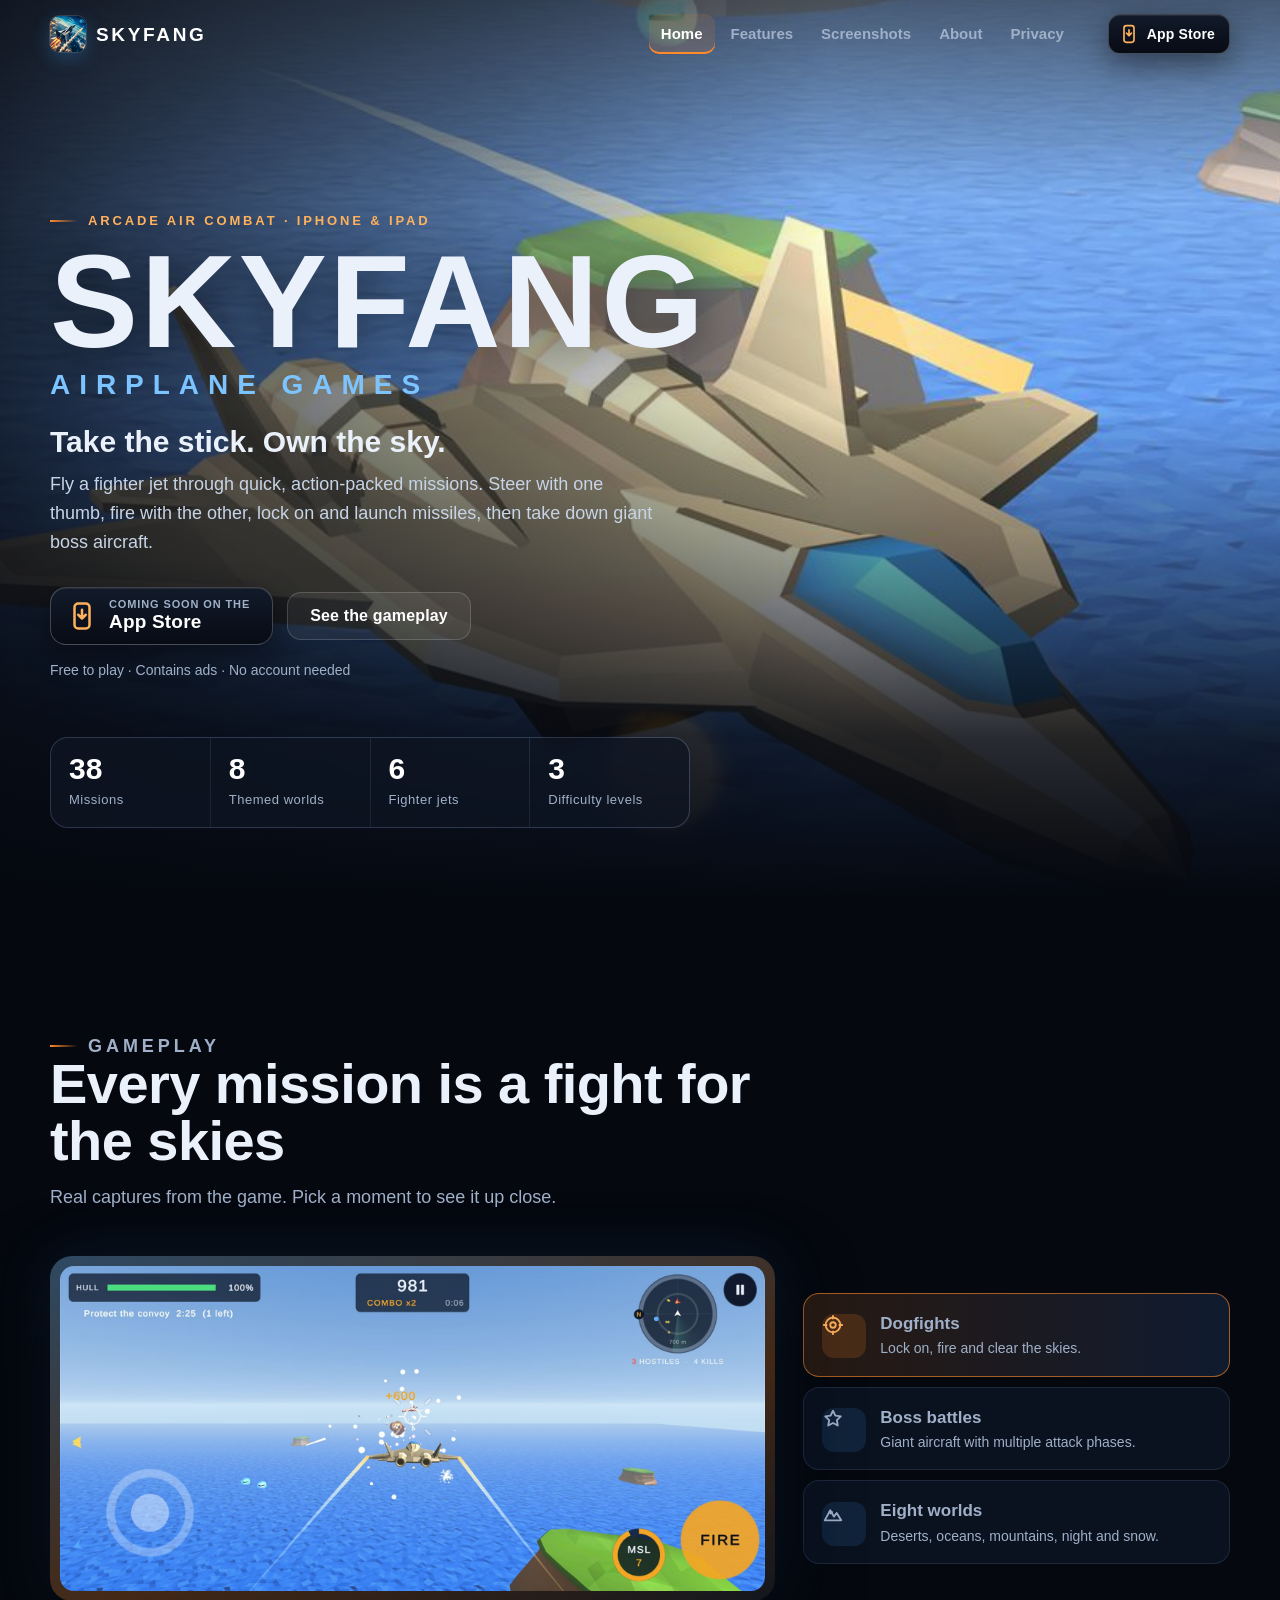
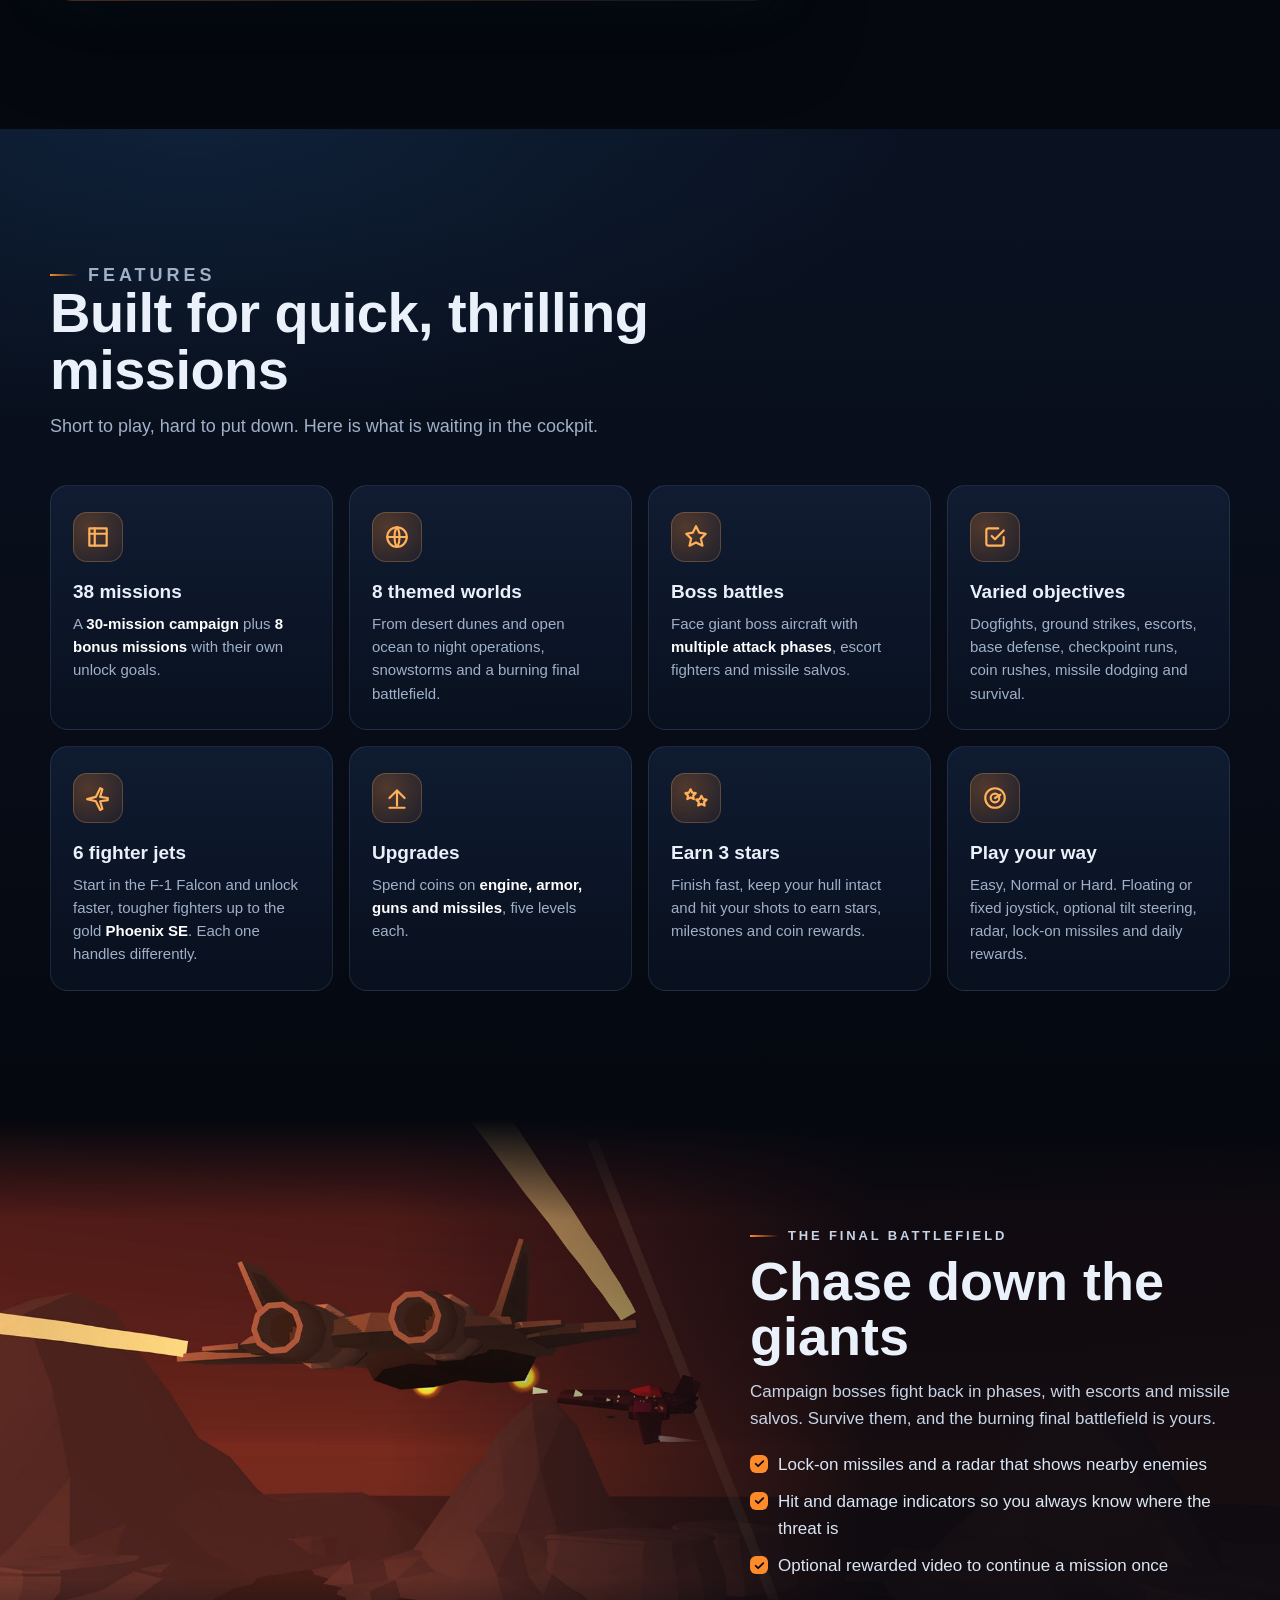
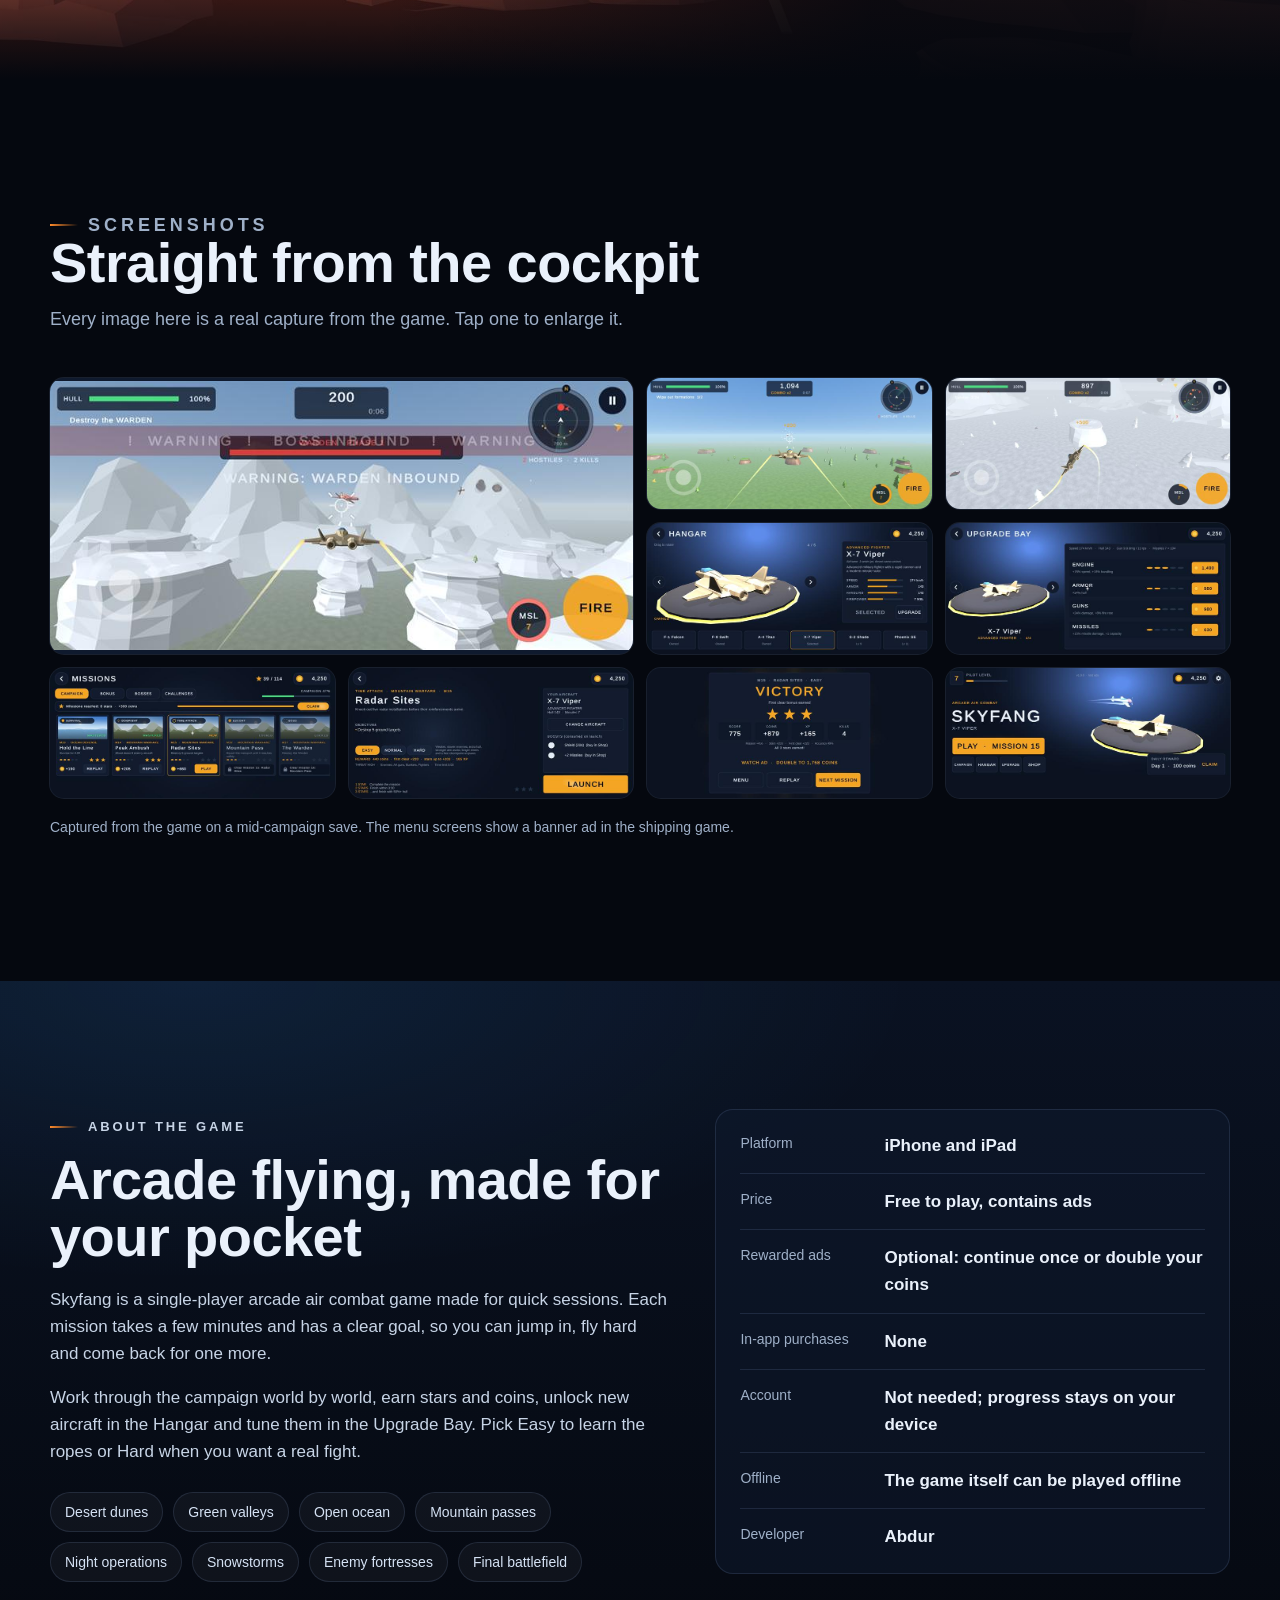
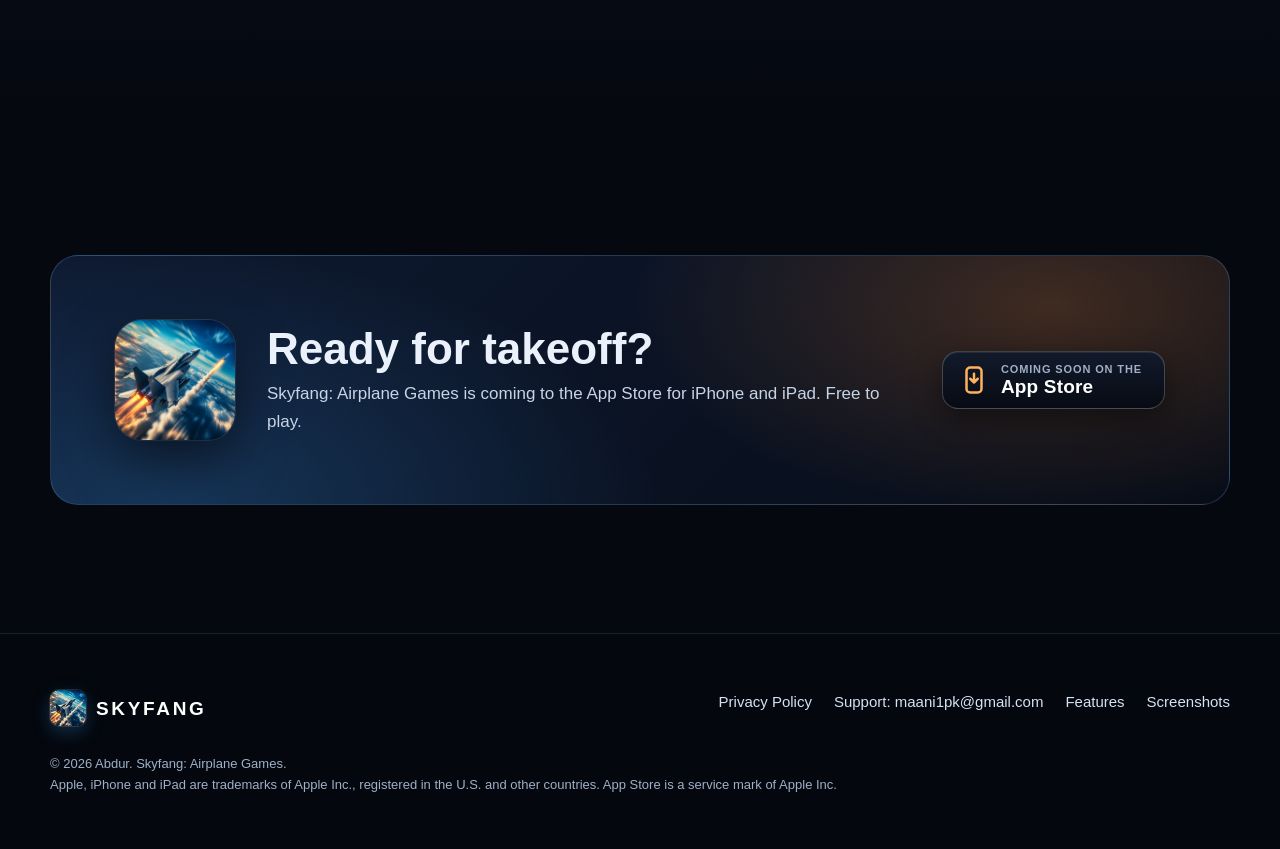
==== commit 3468ffee: "Menu highlights the section in view; solid phone menu; coming-soon buttons scroll to download" ====
--- a/index.html
+++ b/index.html
@@ -51,7 +51,7 @@
     <a class="brand" href="#top" aria-label="Skyfang home"><img src="assets/img/icon-64.png" width="36" height="36" alt="">Skyfang</a>
     <button class="nav__toggle" type="button" aria-expanded="false" aria-controls="nav-links" aria-label="Menu"><span></span></button>
     <ul class="nav__links" id="nav-links">
-      <li><a href="#top" aria-current="page">Home</a></li>
+      <li><a href="#top">Home</a></li>
       <li><a href="#features">Features</a></li>
       <li><a href="#screenshots">Screenshots</a></li>
       <li><a href="#about">About</a></li>
--- a/assets/site.css
+++ b/assets/site.css
@@ -55,7 +55,8 @@
 .brand img { width: 36px; height: 36px; border-radius: 9px; box-shadow: 0 0 0 1px rgba(255,255,255,.12), 0 6px 18px rgba(59,164,255,.25); }
 .nav__links { display: flex; gap: 4px; margin: 0 0 0 auto; padding: 0; list-style: none; }
 .nav__links a { display: block; padding: 8px 12px; border-radius: 10px; color: var(--muted); text-decoration: none; font-weight: 600; font-size: 15px; transition: color .2s, background .2s; }
-.nav__links a:hover, .nav__links a[aria-current="page"] { color: #fff; background: rgba(255,255,255,.06); }
+.nav__links a:hover { color: #fff; background: rgba(255,255,255,.06); }
+.nav__links a[aria-current] { color: #fff; background: rgba(255,138,42,.14); box-shadow: inset 0 -2px 0 var(--orange); }
 .nav__cta { margin-left: 8px; }
 .nav__toggle { display: none; margin-left: auto; width: 44px; height: 44px; border: 1px solid var(--line); border-radius: 12px; background: rgba(255,255,255,.04); color: #fff; cursor: pointer; }
 .nav__toggle span, .nav__toggle span::before, .nav__toggle span::after { display: block; width: 18px; height: 2px; margin: auto; background: currentColor; border-radius: 2px; position: relative; transition: transform .25s, opacity .25s; }
@@ -94,6 +95,8 @@
 .store.is-live:hover { transform: translateY(-2px); box-shadow: 0 16px 40px rgba(255,122,24,.45), inset 0 1px 0 rgba(255,255,255,.35); color: #fff; }
 .store.is-soon { cursor: default; }
 .store.is-soon:hover { color: #fff; }
+.store.is-jump { cursor: pointer; }
+.store.is-jump:hover { border-color: rgba(255,177,92,.55); transform: translateY(-1px); }
 .store--sm { min-height: 40px; padding: 6px 14px 6px 10px; border-radius: 12px; gap: 8px; }
 .store--sm svg { width: 20px; height: 20px; }
 .store--sm small { display: none; }
@@ -278,7 +281,8 @@
 }
 @media (max-width: 860px) {
   .nav__toggle { display: block; }
-  .nav__links { position: absolute; top: 68px; left: 0; right: 0; flex-direction: column; gap: 2px; padding: 10px 16px 18px; background: rgba(5,8,15,.96); border-bottom: 1px solid var(--line); display: none; }
+  .nav__links { position: absolute; top: 68px; left: 0; right: 0; flex-direction: column; gap: 2px; padding: 10px 16px 18px; background: #070b14; border-bottom: 1px solid var(--line); box-shadow: 0 24px 48px rgba(0,0,0,.65); display: none; }
+  .nav.is-open { background: #070b14; backdrop-filter: none; -webkit-backdrop-filter: none; }
   .nav.is-open .nav__links { display: flex; }
   .nav__links a { padding: 12px; font-size: 17px; }
   .nav__cta { display: none; }
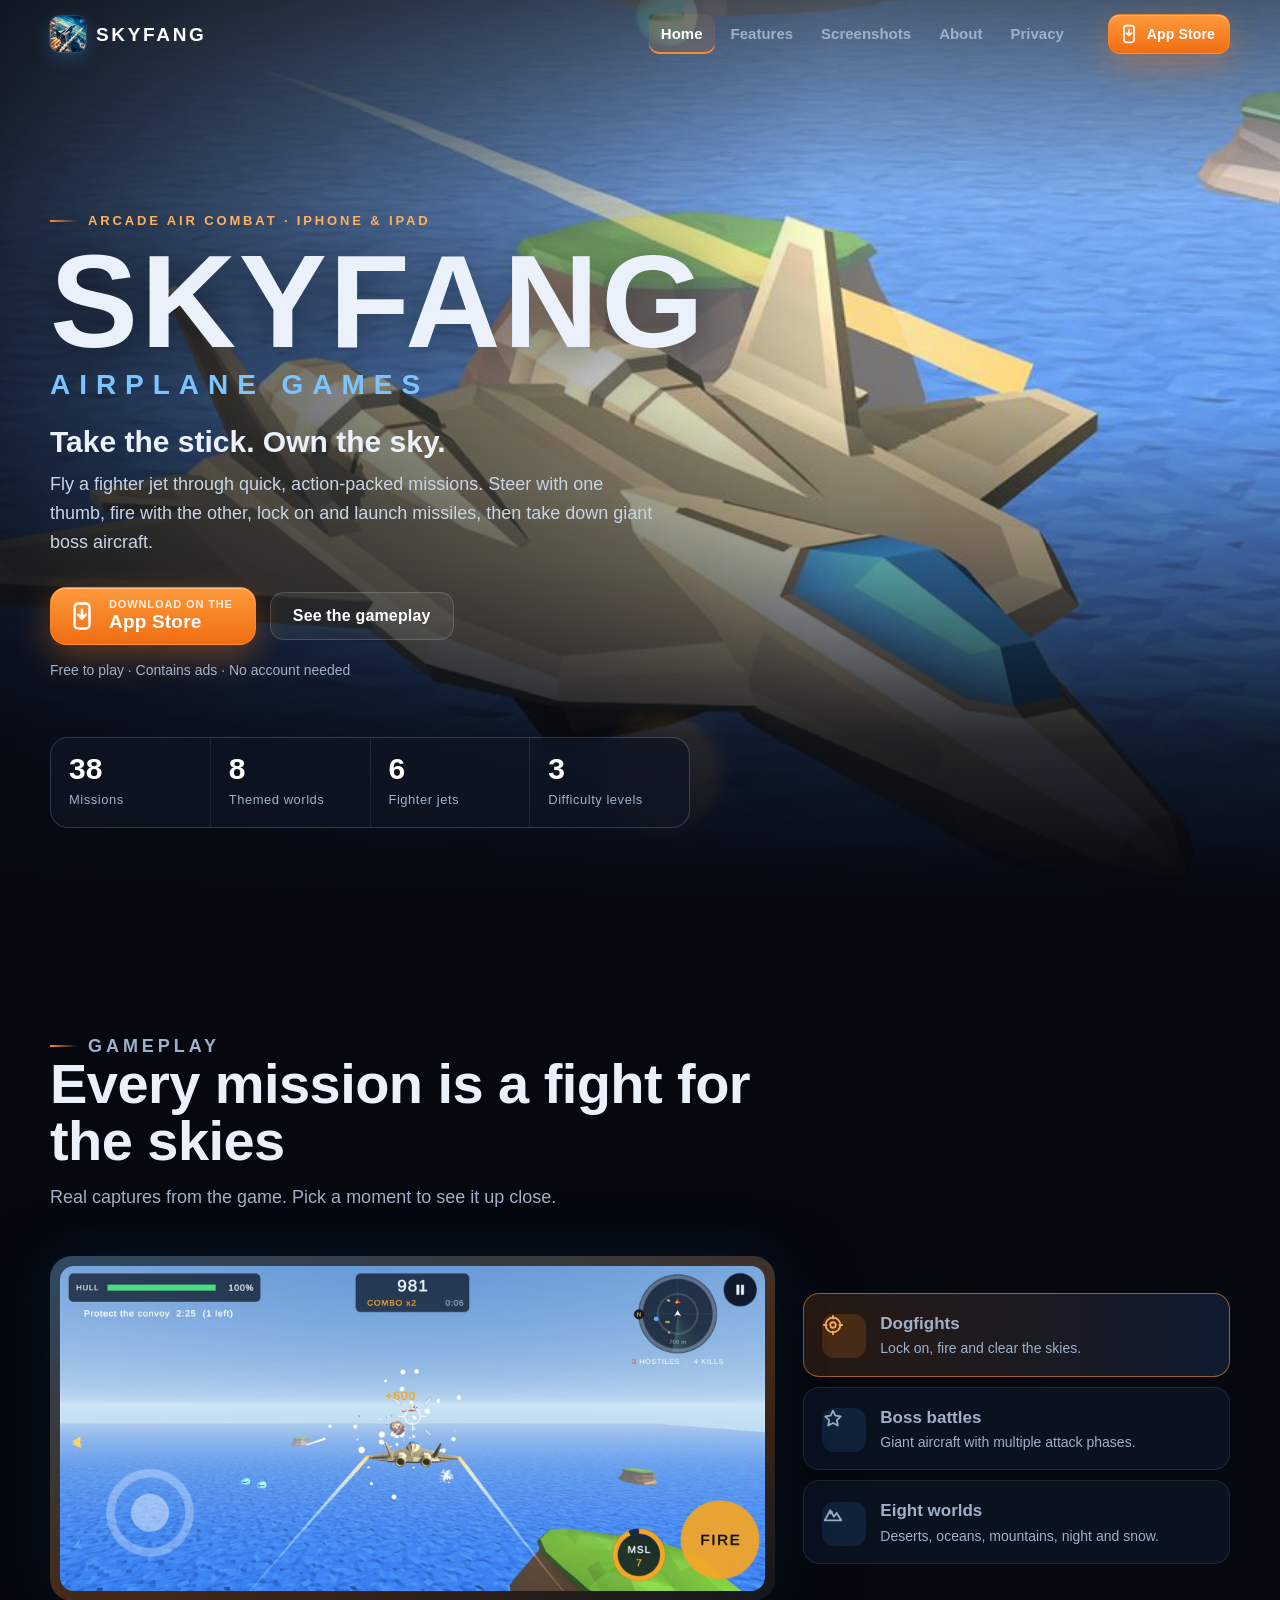
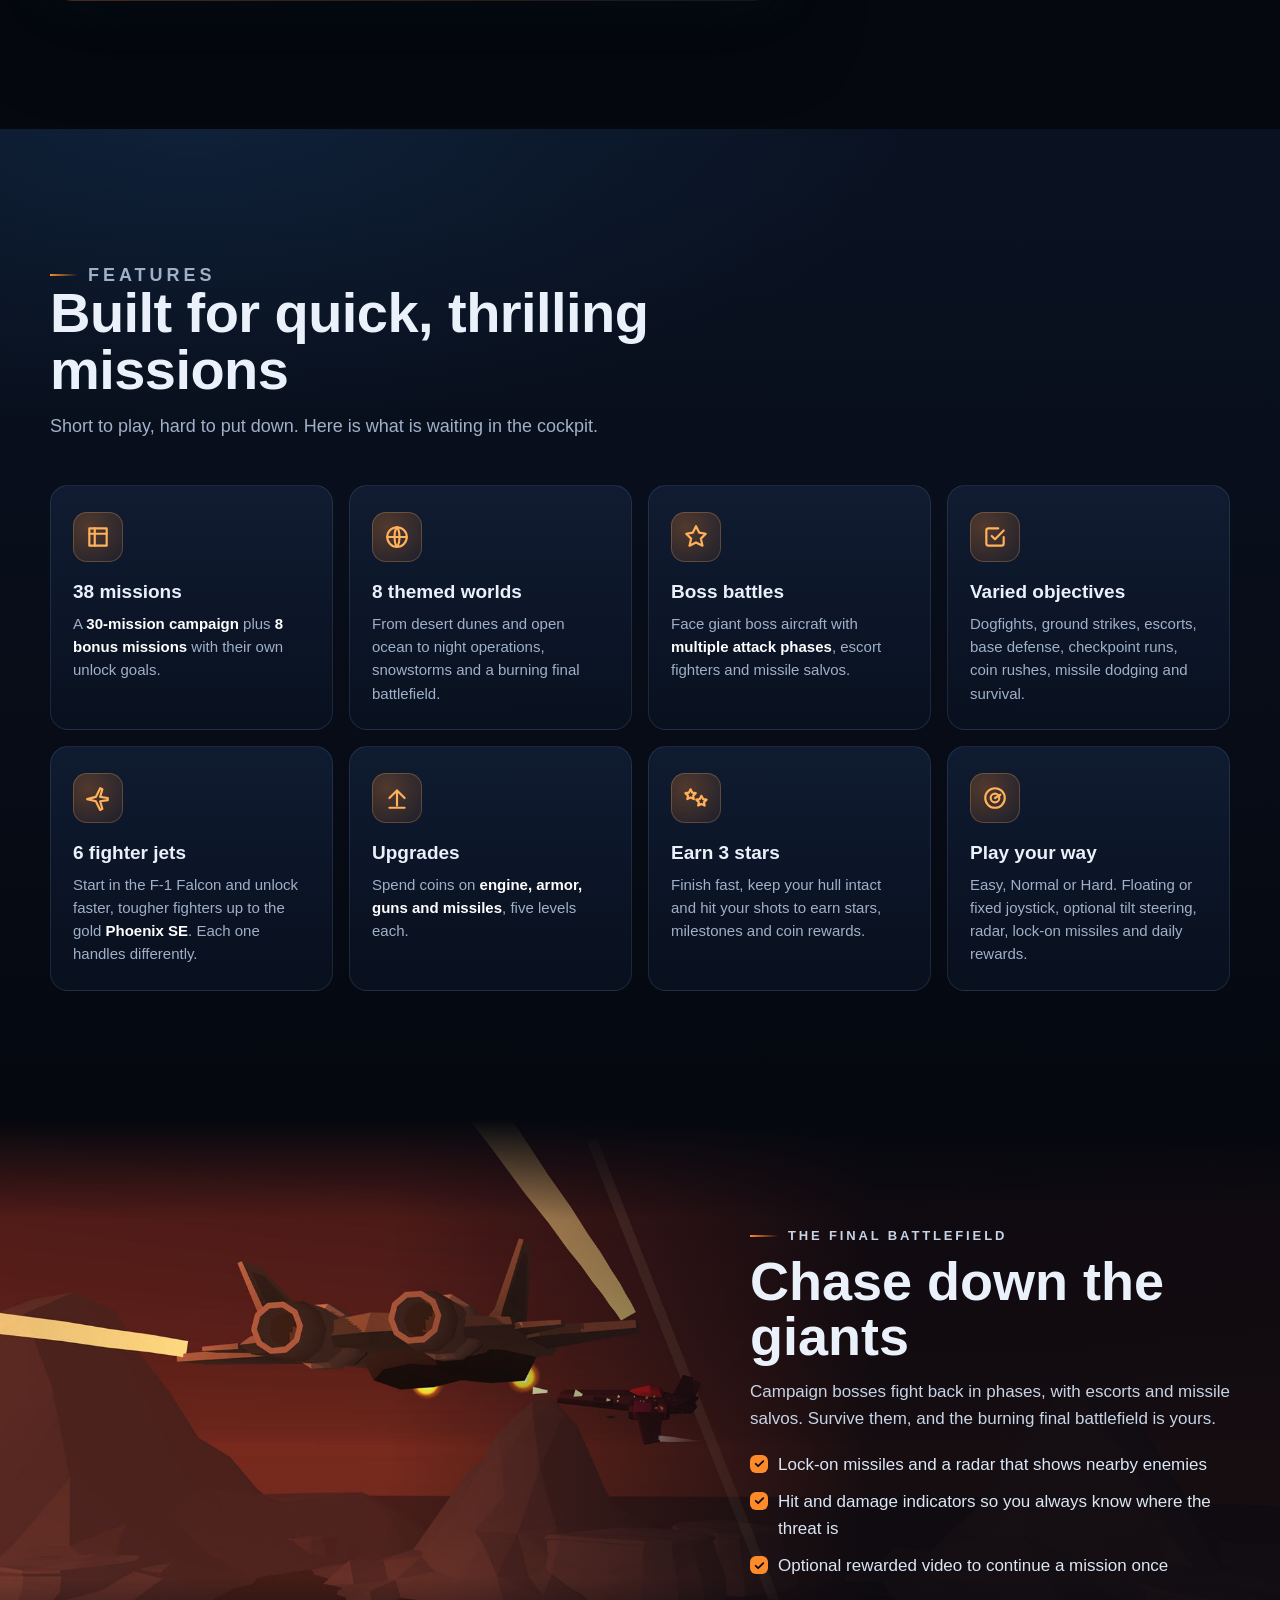
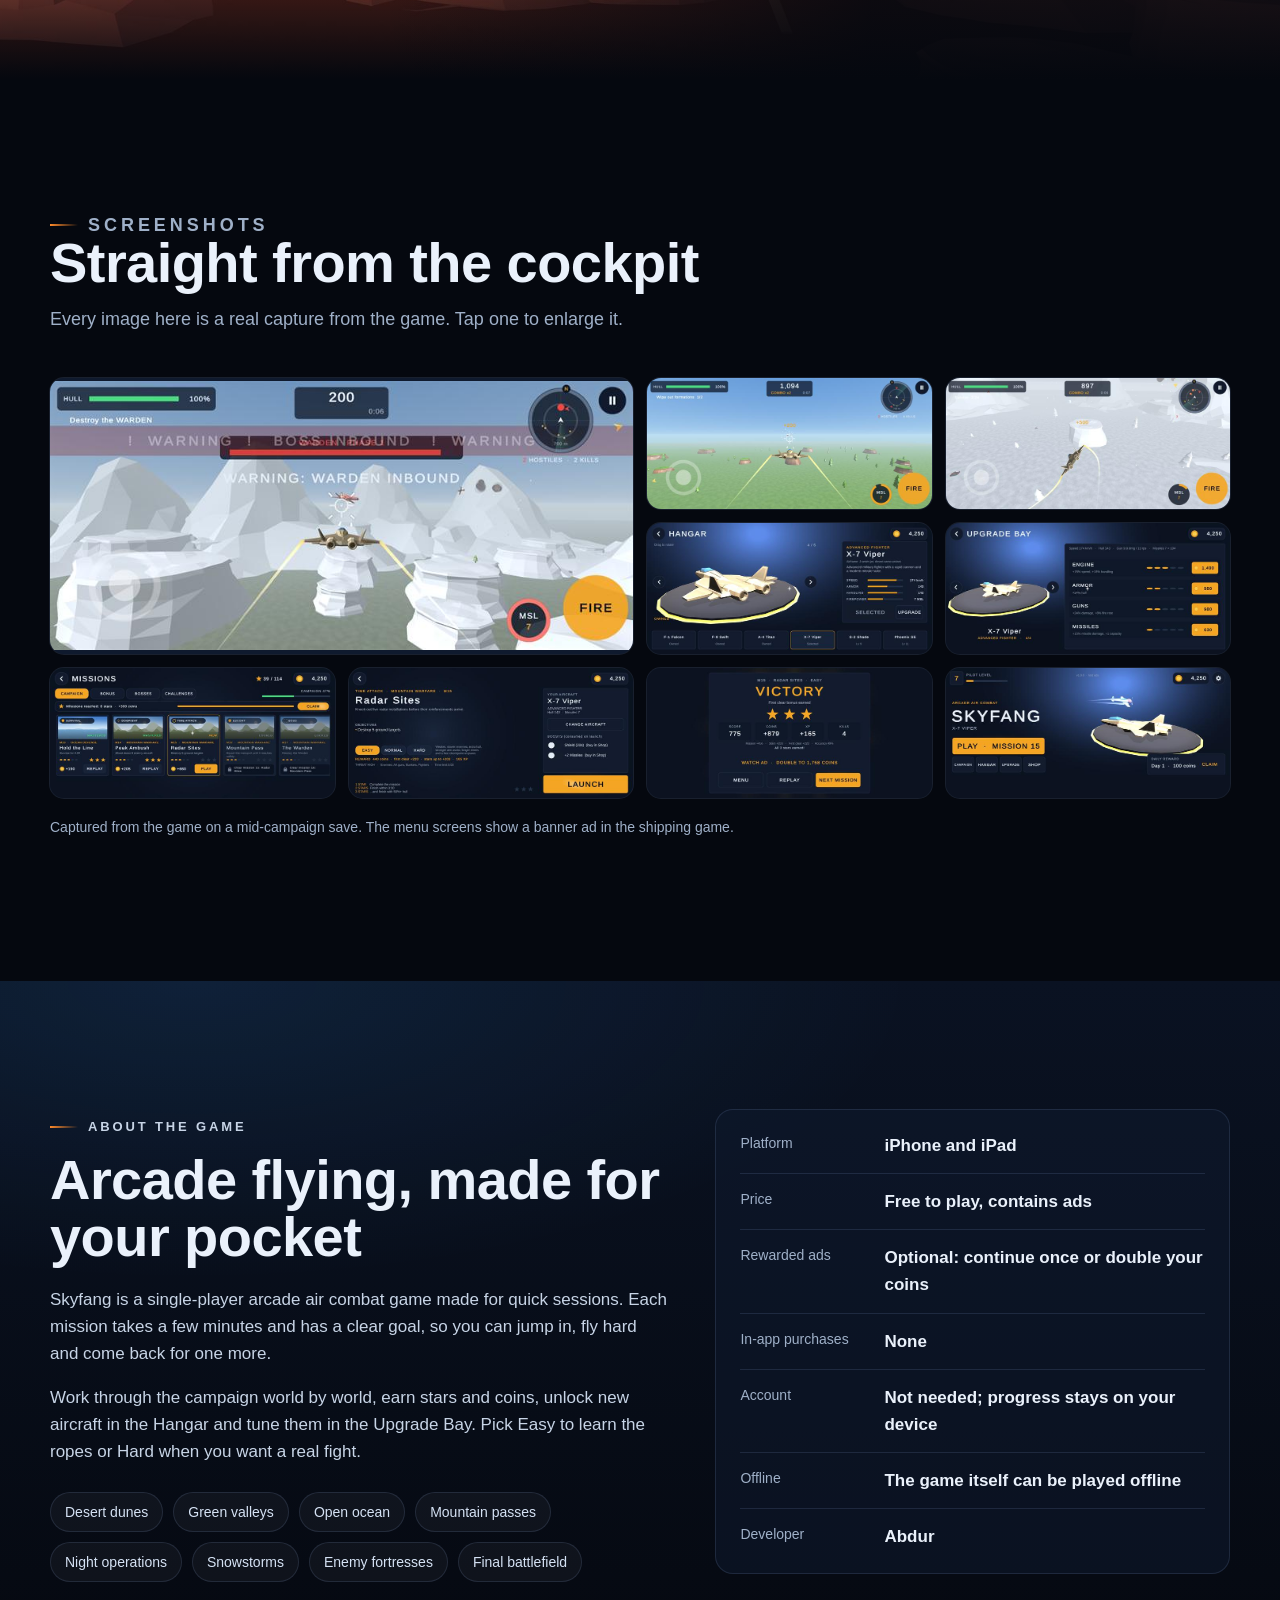
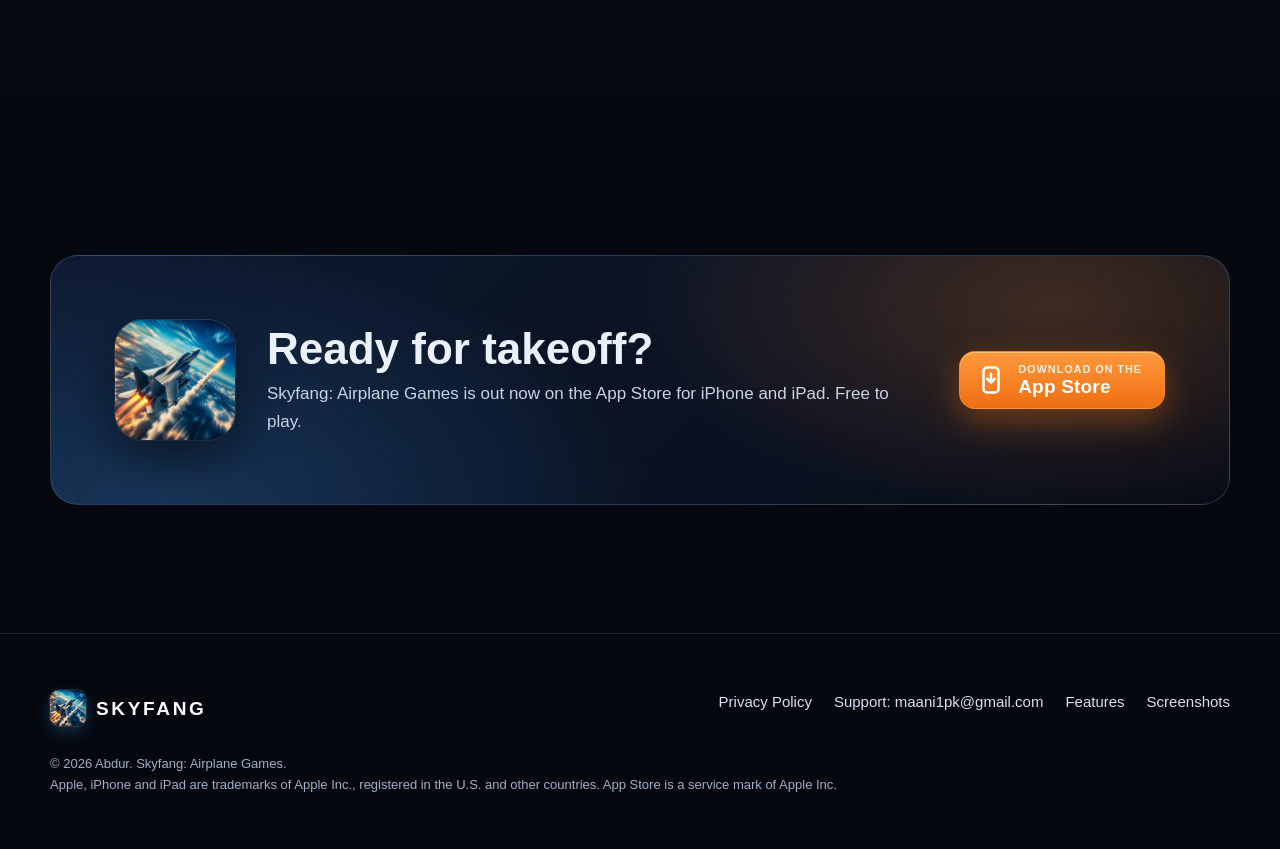
==== commit 1cc2375a: "Skyfang is live: point App Store buttons to the real listing Co-Authored-By: Claude Opus 5.5 <norepl" ====
--- a/index.html
+++ b/index.html
@@ -2,6 +2,7 @@
 <html lang="en" class="no-js">
 <head>
 <meta charset="utf-8">
+<meta name="apple-itunes-app" content="app-id=6825618120">
 <meta name="viewport" content="width=device-width, initial-scale=1, viewport-fit=cover">
 <title>Skyfang: Airplane Games</title>
 <meta name="description" content="Skyfang is an arcade air combat game for iPhone and iPad. Fly 38 missions across 8 worlds, beat multi-phase boss aircraft, unlock 6 fighter jets and upgrade them. Free to play.">
@@ -33,6 +34,7 @@
   "@type": "VideoGame",
   "name": "Skyfang: Airplane Games",
   "url": "https://maani1pk.github.io/skyfang/",
+  "sameAs": ["https://apps.apple.com/us/app/skyfang-airplane-games/id6825618120"],
   "image": "https://maani1pk.github.io/skyfang/assets/img/og-1200x630.jpg",
   "description": "Arcade air combat game with 38 missions across 8 worlds, boss battles, 6 unlockable fighter jets and upgrades.",
   "genre": ["Action", "Arcade", "Flight combat"],
@@ -57,7 +59,7 @@
       <li><a href="#about">About</a></li>
       <li><a href="privacy-policy.html">Privacy</a></li>
     </ul>
-    <a class="store store--sm nav__cta" href="#download" data-store><svg viewBox="0 0 24 24" fill="none" stroke="currentColor" stroke-width="2" stroke-linecap="round" stroke-linejoin="round" aria-hidden="true"><rect x="6" y="2" width="12" height="20" rx="3"/><path d="M12 7v7m-3-3l3 3 3-3"/></svg><span><small>Coming soon on the</small><strong>App Store</strong></span></a>
+    <a class="store store--sm nav__cta" href="https://apps.apple.com/us/app/skyfang-airplane-games/id6825618120" target="_blank" rel="noopener noreferrer" data-store><svg viewBox="0 0 24 24" fill="none" stroke="currentColor" stroke-width="2" stroke-linecap="round" stroke-linejoin="round" aria-hidden="true"><rect x="6" y="2" width="12" height="20" rx="3"/><path d="M12 7v7m-3-3l3 3 3-3"/></svg><span><small>Download on the</small><strong>App Store</strong></span></a>
   </div>
 </header>
 
@@ -77,7 +79,7 @@
         <p class="hero__tagline">Take the stick. Own the sky.</p>
         <p class="hero__lead">Fly a fighter jet through quick, action-packed missions. Steer with one thumb, fire with the other, lock on and launch missiles, then take down giant boss aircraft.</p>
         <div class="hero__actions">
-          <a class="store" href="#download" data-store><svg viewBox="0 0 24 24" fill="none" stroke="currentColor" stroke-width="2" stroke-linecap="round" stroke-linejoin="round" aria-hidden="true"><rect x="6" y="2" width="12" height="20" rx="3"/><path d="M12 7v7m-3-3l3 3 3-3"/></svg><span><small>Coming soon on the</small><strong>App Store</strong></span></a>
+          <a class="store" href="https://apps.apple.com/us/app/skyfang-airplane-games/id6825618120" target="_blank" rel="noopener noreferrer" data-store><svg viewBox="0 0 24 24" fill="none" stroke="currentColor" stroke-width="2" stroke-linecap="round" stroke-linejoin="round" aria-hidden="true"><rect x="6" y="2" width="12" height="20" rx="3"/><path d="M12 7v7m-3-3l3 3 3-3"/></svg><span><small>Download on the</small><strong>App Store</strong></span></a>
           <a class="btn btn--ghost" href="#gameplay">See the gameplay</a>
         </div>
         <p class="hero__note">Free to play · Contains ads · No account needed</p>
@@ -246,9 +248,9 @@
         <img src="assets/img/icon-512.jpg" width="120" height="120" alt="Skyfang app icon" loading="lazy">
         <div>
           <h2 id="download-title">Ready for takeoff?</h2>
-          <p>Skyfang: Airplane Games is coming to the App Store for iPhone and iPad. Free to play.</p>
-        </div>
-        <a class="store" href="#download" data-store><svg viewBox="0 0 24 24" fill="none" stroke="currentColor" stroke-width="2" stroke-linecap="round" stroke-linejoin="round" aria-hidden="true"><rect x="6" y="2" width="12" height="20" rx="3"/><path d="M12 7v7m-3-3l3 3 3-3"/></svg><span><small>Coming soon on the</small><strong>App Store</strong></span></a>
+          <p>Skyfang: Airplane Games is out now on the App Store for iPhone and iPad. Free to play.</p>
+        </div>
+        <a class="store" href="https://apps.apple.com/us/app/skyfang-airplane-games/id6825618120" target="_blank" rel="noopener noreferrer" data-store><svg viewBox="0 0 24 24" fill="none" stroke="currentColor" stroke-width="2" stroke-linecap="round" stroke-linejoin="round" aria-hidden="true"><rect x="6" y="2" width="12" height="20" rx="3"/><path d="M12 7v7m-3-3l3 3 3-3"/></svg><span><small>Download on the</small><strong>App Store</strong></span></a>
       </div>
     </div>
   </section>
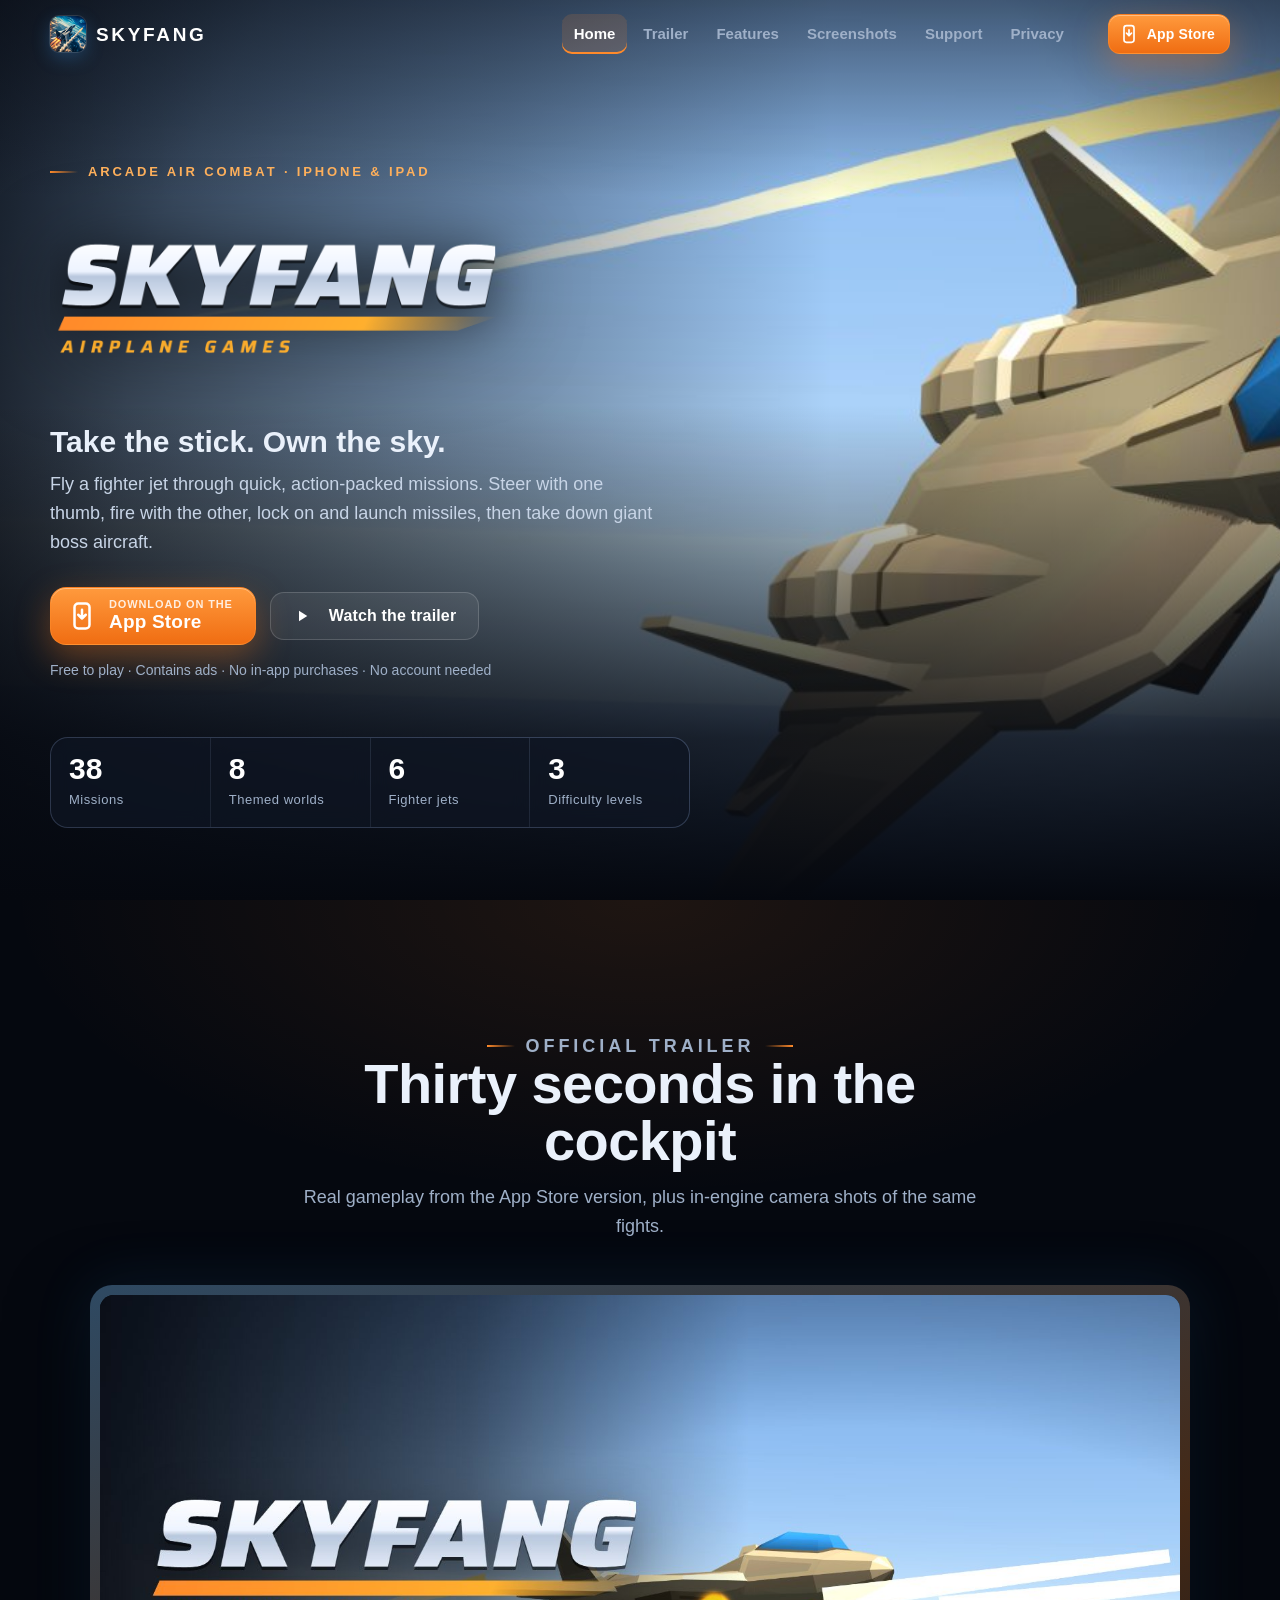
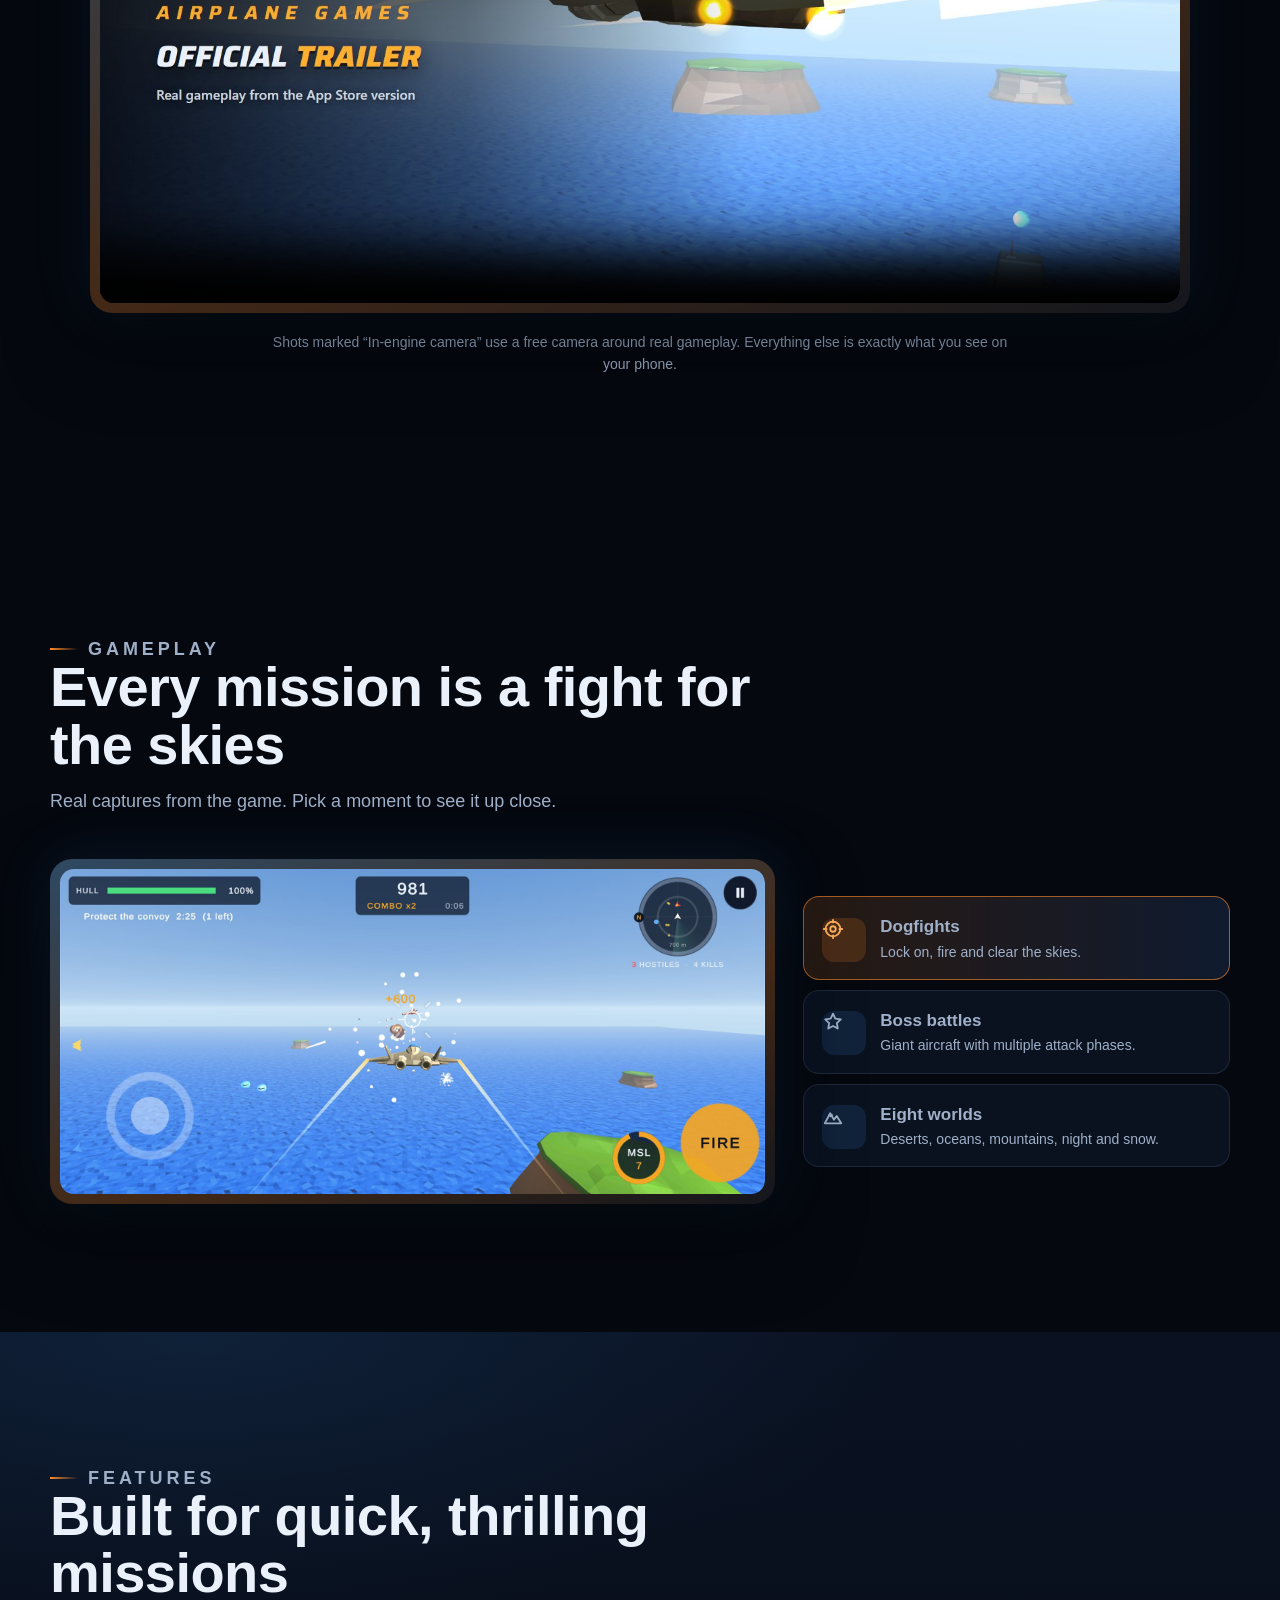
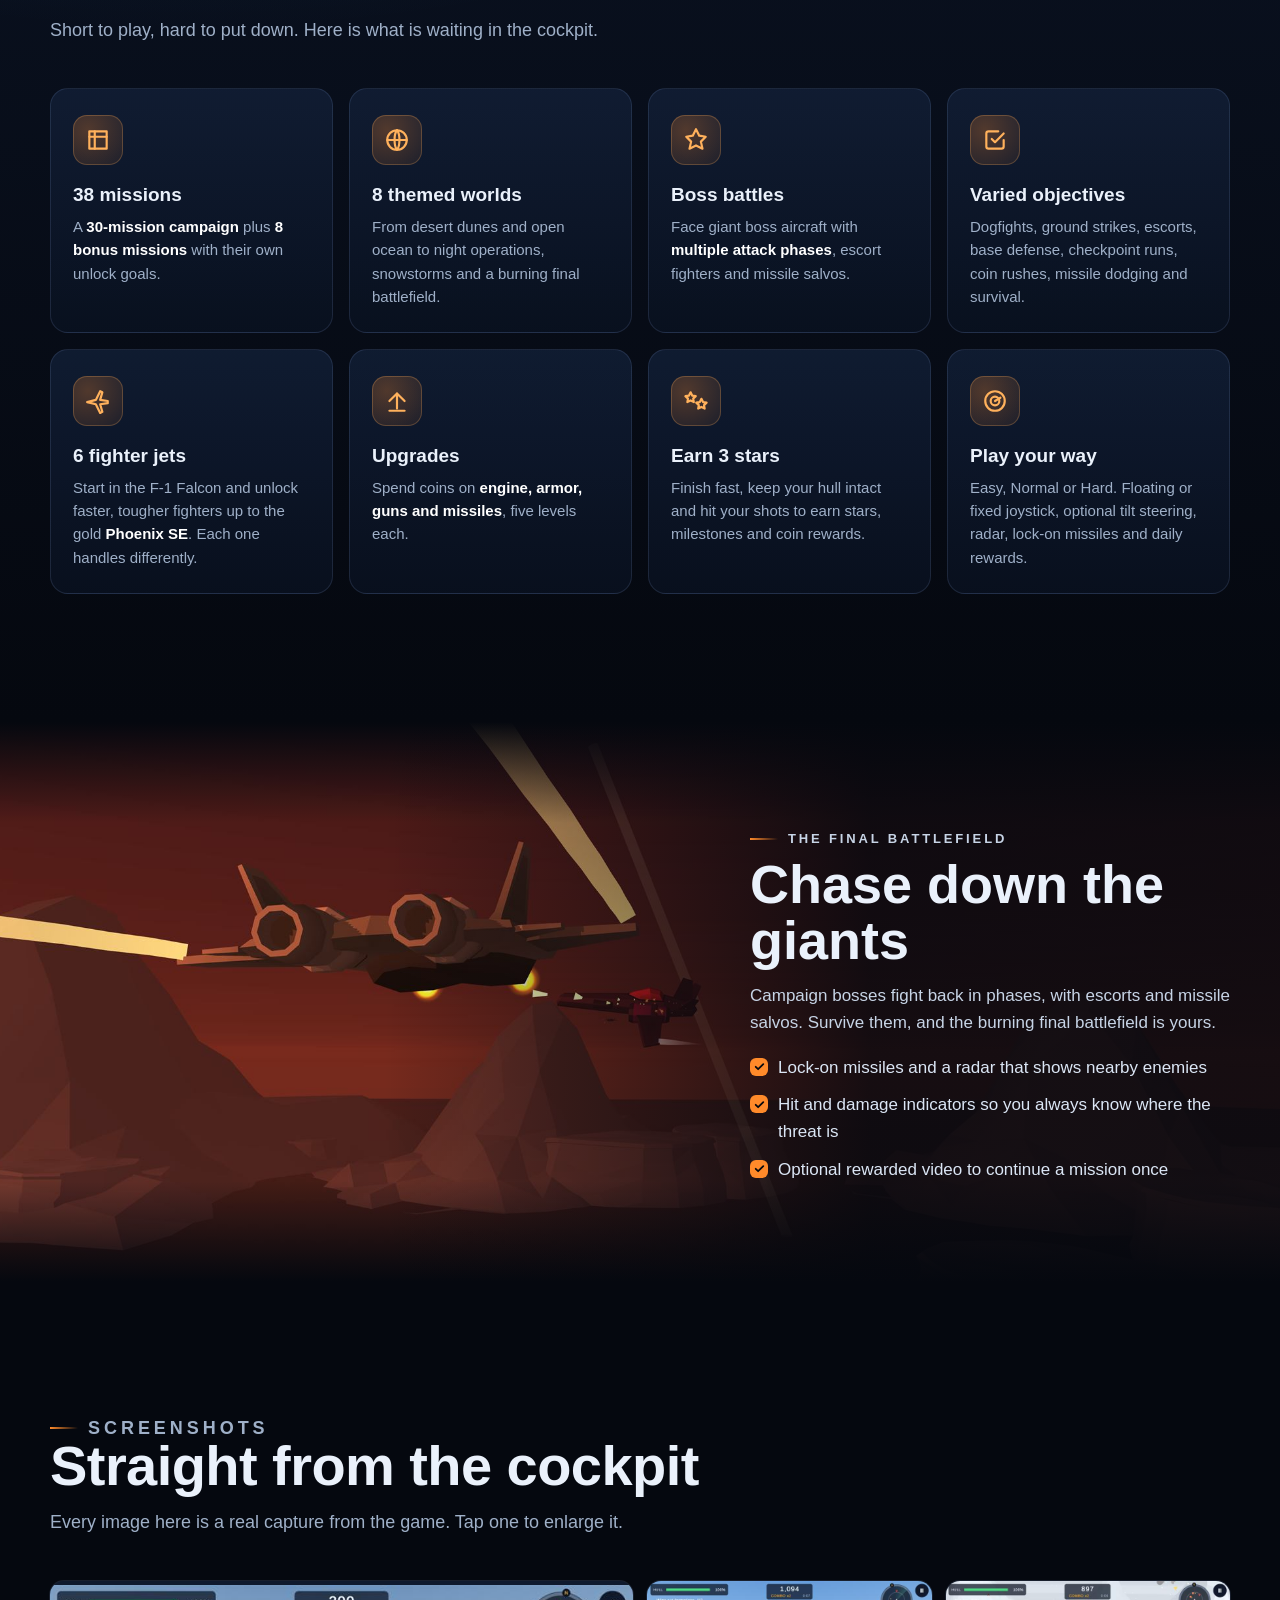
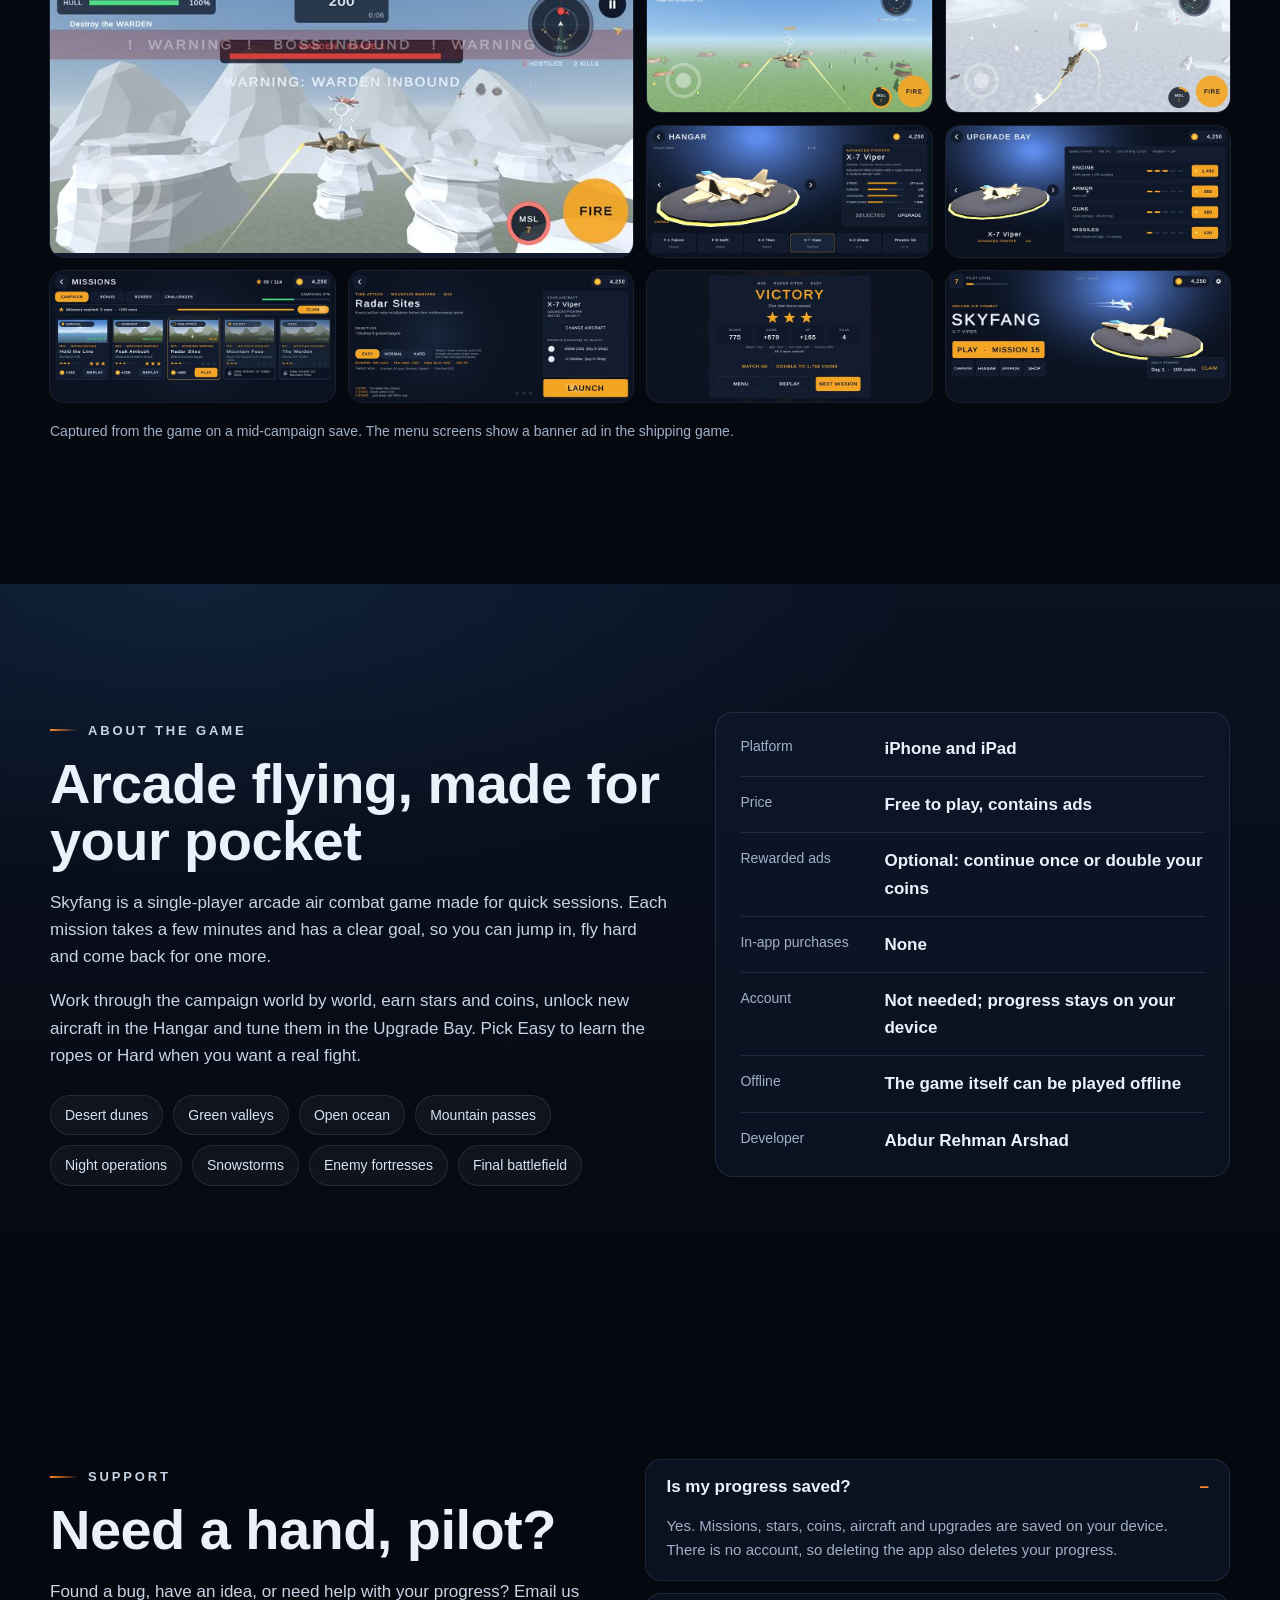
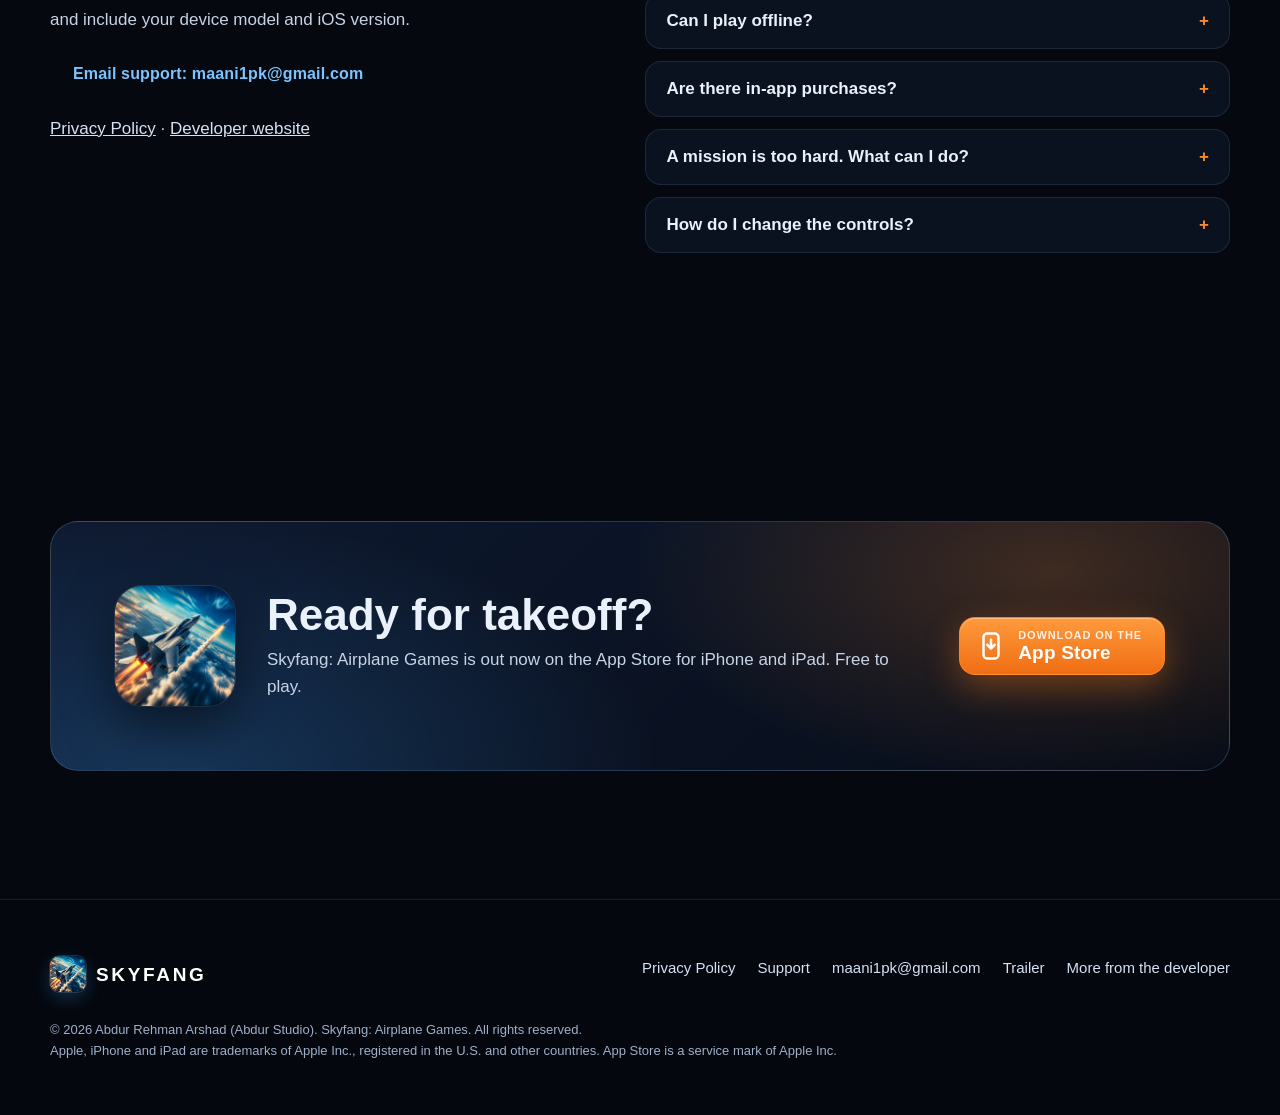
==== commit 77d5fe61: "Skyfang website: new key art + logo, official trailer, support/FAQ section, developer info Co-Author" ====
--- a/index.html
+++ b/index.html
@@ -40,7 +40,16 @@
   "genre": ["Action", "Arcade", "Flight combat"],
   "gamePlatform": ["iPhone", "iPad"],
   "playMode": "SinglePlayer",
-  "author": { "@type": "Person", "name": "Abdur" }
+  "author": { "@type": "Person", "name": "Abdur Rehman Arshad", "url": "https://maani1pk.github.io/" },
+  "trailer": {
+    "@type": "VideoObject",
+    "name": "Skyfang: Airplane Games trailer",
+    "description": "Official trailer with real in-game footage of Skyfang: Airplane Games.",
+    "thumbnailUrl": "https://maani1pk.github.io/skyfang/assets/img/trailer-poster-1600.jpg",
+    "contentUrl": "https://maani1pk.github.io/skyfang/assets/video/skyfang-trailer-1080p.mp4",
+    "uploadDate": "2026-11-02",
+    "duration": "PT30S"
+  }
 }
 </script>
 <script src="assets/site.js" defer></script>
@@ -54,9 +63,10 @@
     <button class="nav__toggle" type="button" aria-expanded="false" aria-controls="nav-links" aria-label="Menu"><span></span></button>
     <ul class="nav__links" id="nav-links">
       <li><a href="#top">Home</a></li>
+      <li><a href="#trailer">Trailer</a></li>
       <li><a href="#features">Features</a></li>
       <li><a href="#screenshots">Screenshots</a></li>
-      <li><a href="#about">About</a></li>
+      <li><a href="#support">Support</a></li>
       <li><a href="privacy-policy.html">Privacy</a></li>
     </ul>
     <a class="store store--sm nav__cta" href="https://apps.apple.com/us/app/skyfang-airplane-games/id6825618120" target="_blank" rel="noopener noreferrer" data-store><svg viewBox="0 0 24 24" fill="none" stroke="currentColor" stroke-width="2" stroke-linecap="round" stroke-linejoin="round" aria-hidden="true"><rect x="6" y="2" width="12" height="20" rx="3"/><path d="M12 7v7m-3-3l3 3 3-3"/></svg><span><small>Download on the</small><strong>App Store</strong></span></a>
@@ -68,21 +78,21 @@
   <section class="hero" aria-labelledby="hero-title">
     <div class="hero__media">
       <picture>
-        <source media="(max-aspect-ratio: 1/1)" srcset="assets/img/hero-portrait-900.jpg" width="900" height="1200">
-        <img src="assets/img/hero-2400.jpg" srcset="assets/img/hero-1200.jpg 1200w, assets/img/hero-2400.jpg 2400w" sizes="100vw" width="2400" height="1029" alt="A Skyfang fighter jet firing its guns low over the ocean, with islands in the distance" fetchpriority="high">
+        <source media="(max-aspect-ratio: 1/1)" srcset="assets/img/keyart-portrait-900.jpg" width="900" height="1200">
+        <img src="assets/img/keyart-2400.jpg" srcset="assets/img/keyart-1200.jpg 1200w, assets/img/keyart-2400.jpg 2400w" sizes="100vw" width="2400" height="1029" alt="A Skyfang fighter jet in flight over the ocean in the middle of a dogfight, rendered in the game engine" fetchpriority="high">
       </picture>
     </div>
     <div class="wrap">
       <div class="hero__content">
         <p class="eyebrow">Arcade air combat · iPhone &amp; iPad</p>
-        <h1 id="hero-title">Skyfang<span>Airplane Games</span></h1>
+        <h1 id="hero-title" class="hero__logo"><img src="assets/img/logo-wordmark-1200.png" width="1200" height="430" alt="Skyfang: Airplane Games"></h1>
         <p class="hero__tagline">Take the stick. Own the sky.</p>
         <p class="hero__lead">Fly a fighter jet through quick, action-packed missions. Steer with one thumb, fire with the other, lock on and launch missiles, then take down giant boss aircraft.</p>
         <div class="hero__actions">
           <a class="store" href="https://apps.apple.com/us/app/skyfang-airplane-games/id6825618120" target="_blank" rel="noopener noreferrer" data-store><svg viewBox="0 0 24 24" fill="none" stroke="currentColor" stroke-width="2" stroke-linecap="round" stroke-linejoin="round" aria-hidden="true"><rect x="6" y="2" width="12" height="20" rx="3"/><path d="M12 7v7m-3-3l3 3 3-3"/></svg><span><small>Download on the</small><strong>App Store</strong></span></a>
-          <a class="btn btn--ghost" href="#gameplay">See the gameplay</a>
-        </div>
-        <p class="hero__note">Free to play · Contains ads · No account needed</p>
+          <a class="btn btn--ghost" href="#trailer"><svg viewBox="0 0 24 24" width="18" height="18" fill="currentColor" aria-hidden="true"><path d="M8 5v14l11-7z"/></svg>Watch the trailer</a>
+        </div>
+        <p class="hero__note">Free to play · Contains ads · No in-app purchases · No account needed</p>
         <div class="stats" role="list">
           <div role="listitem"><b>38</b><span>Missions</span></div>
           <div role="listitem"><b>8</b><span>Themed worlds</span></div>
@@ -90,6 +100,24 @@
           <div role="listitem"><b>3</b><span>Difficulty levels</span></div>
         </div>
       </div>
+    </div>
+  </section>
+
+  <!-- Trailer -->
+  <section class="section trailer" id="trailer" aria-labelledby="trailer-title">
+    <div class="wrap">
+      <div class="head head--center reveal">
+        <p class="eyebrow">Official trailer</p>
+        <h2 id="trailer-title">Thirty seconds in the cockpit</h2>
+        <p>Real gameplay from the App Store version, plus in-engine camera shots of the same fights.</p>
+      </div>
+      <div class="trailer__frame reveal">
+        <video id="trailer-video" controls playsinline preload="none" poster="assets/img/trailer-poster-1600.jpg" width="1920" height="1080">
+          <source src="assets/video/skyfang-trailer-1080p.mp4" type="video/mp4">
+          Your browser can't play this video. <a href="assets/video/skyfang-trailer-1080p.mp4">Download the trailer (MP4)</a>.
+        </video>
+      </div>
+      <p class="trailer__note">Shots marked “In-engine camera” use a free camera around real gameplay. Everything else is exactly what you see on your phone.</p>
     </div>
   </section>
 
@@ -236,8 +264,28 @@
         <div><dt>In-app purchases</dt><dd>None</dd></div>
         <div><dt>Account</dt><dd>Not needed; progress stays on your device</dd></div>
         <div><dt>Offline</dt><dd>The game itself can be played offline</dd></div>
-        <div><dt>Developer</dt><dd>Abdur</dd></div>
+        <div><dt>Developer</dt><dd>Abdur Rehman Arshad</dd></div>
       </dl>
+    </div>
+  </section>
+
+  <!-- Support -->
+  <section class="section" id="support" aria-labelledby="support-title">
+    <div class="wrap support">
+      <div class="reveal">
+        <p class="eyebrow">Support</p>
+        <h2 class="about__title" id="support-title">Need a hand, pilot?</h2>
+        <p>Found a bug, have an idea, or need help with your progress? Email us and include your device model and iOS version.</p>
+        <p><a class="btn" href="mailto:maani1pk@gmail.com?subject=Skyfang%20support">Email support: maani1pk@gmail.com</a></p>
+        <p class="support__links"><a href="privacy-policy.html">Privacy Policy</a> · <a href="https://maani1pk.github.io/">Developer website</a></p>
+      </div>
+      <div class="faq reveal">
+        <details open><summary>Is my progress saved?</summary><p>Yes. Missions, stars, coins, aircraft and upgrades are saved on your device. There is no account, so deleting the app also deletes your progress.</p></details>
+        <details><summary>Can I play offline?</summary><p>Yes, the game itself plays offline. Ads and rewarded videos need a connection, so they simply won't appear while you're offline.</p></details>
+        <details><summary>Are there in-app purchases?</summary><p>No. Everything is unlocked with coins earned by playing. The game is free and shows ads; rewarded videos are always optional.</p></details>
+        <details><summary>A mission is too hard. What can I do?</summary><p>Switch to Easy on the mission briefing, upgrade your jet's armor and guns in the Upgrade Bay, or replay earlier missions for more coins.</p></details>
+        <details><summary>How do I change the controls?</summary><p>Open Settings from the main menu: choose a floating or fixed joystick, turn on tilt steering and adjust sensitivity.</p></details>
+      </div>
     </div>
   </section>
 
@@ -262,12 +310,13 @@
       <a class="brand" href="#top"><img src="assets/img/icon-64.png" width="36" height="36" alt="">Skyfang</a>
       <ul class="footer__links">
         <li><a href="privacy-policy.html">Privacy Policy</a></li>
-        <li><a href="mailto:maani1pk@gmail.com">Support: maani1pk@gmail.com</a></li>
-        <li><a href="#features">Features</a></li>
-        <li><a href="#screenshots">Screenshots</a></li>
+        <li><a href="#support">Support</a></li>
+        <li><a href="mailto:maani1pk@gmail.com">maani1pk@gmail.com</a></li>
+        <li><a href="#trailer">Trailer</a></li>
+        <li><a href="https://maani1pk.github.io/">More from the developer</a></li>
       </ul>
     </div>
-    <p class="footer__legal">© 2026 Abdur. Skyfang: Airplane Games.<br>Apple, iPhone and iPad are trademarks of Apple Inc., registered in the U.S. and other countries. App Store is a service mark of Apple Inc.</p>
+    <p class="footer__legal">© 2026 Abdur Rehman Arshad (Abdur Studio). Skyfang: Airplane Games. All rights reserved.<br>Apple, iPhone and iPad are trademarks of Apple Inc., registered in the U.S. and other countries. App Store is a service mark of Apple Inc.</p>
   </div>
 </footer>
 
--- a/assets/site.css
+++ b/assets/site.css
@@ -319,3 +319,23 @@
   .lb-prev, .lb-next { top: auto; bottom: -48px; transform: none; }
   .lb-prev { left: calc(50% - 56px); } .lb-next { right: calc(50% - 56px); }
 }
+
+/* ---- 2.0 marketing upgrade: logo hero, trailer, support ---- */
+.hero h1.hero__logo { margin: 0; line-height: 0; text-shadow: none; }
+.hero__logo img { width: min(560px, 86vw); height: auto; filter: drop-shadow(0 10px 40px rgba(0,0,0,.5)); }
+.btn svg { margin-right: 8px; vertical-align: -3px; }
+.trailer { background: radial-gradient(900px 420px at 50% 0%, rgba(255,138,42,.10), transparent 70%); }
+.trailer__frame { position: relative; max-width: 1100px; margin: 0 auto; border-radius: 22px; padding: 10px; background: linear-gradient(160deg, rgba(124,196,255,.35), rgba(255,138,42,.25) 60%, rgba(255,255,255,.06)); box-shadow: 0 30px 80px rgba(0,0,0,.55), 0 0 60px rgba(59,164,255,.12); }
+.trailer__frame video { display: block; width: 100%; height: auto; aspect-ratio: 16 / 9; border-radius: 14px; background: #000; }
+.trailer__note { max-width: 760px; margin: 18px auto 0; text-align: center; color: var(--muted); font-size: 14px; }
+.support { display: grid; grid-template-columns: 1fr 1.1fr; gap: clamp(28px, 5vw, 64px); align-items: start; }
+.support p { color: #c7d4e6; }
+.support__links a { color: #d5e2f4; }
+.faq details { border: 1px solid var(--line); border-radius: 16px; background: rgba(15,26,46,.55); margin-bottom: 12px; }
+.faq summary { cursor: pointer; padding: 16px 20px; font: 700 17px/1.3 var(--font); list-style: none; display: flex; justify-content: space-between; gap: 12px; }
+.faq summary::-webkit-details-marker { display: none; }
+.faq summary::after { content: "+"; color: var(--orange); font-weight: 800; }
+.faq details[open] summary::after { content: "–"; }
+.faq details p { margin: 0; padding: 0 20px 18px; color: var(--muted); font-size: 15px; }
+@media (max-width: 860px) { .support { grid-template-columns: 1fr; } }
+.hero__media img { object-position: 74% 45%; }   /* new key art: keep the whole jet in frame */
